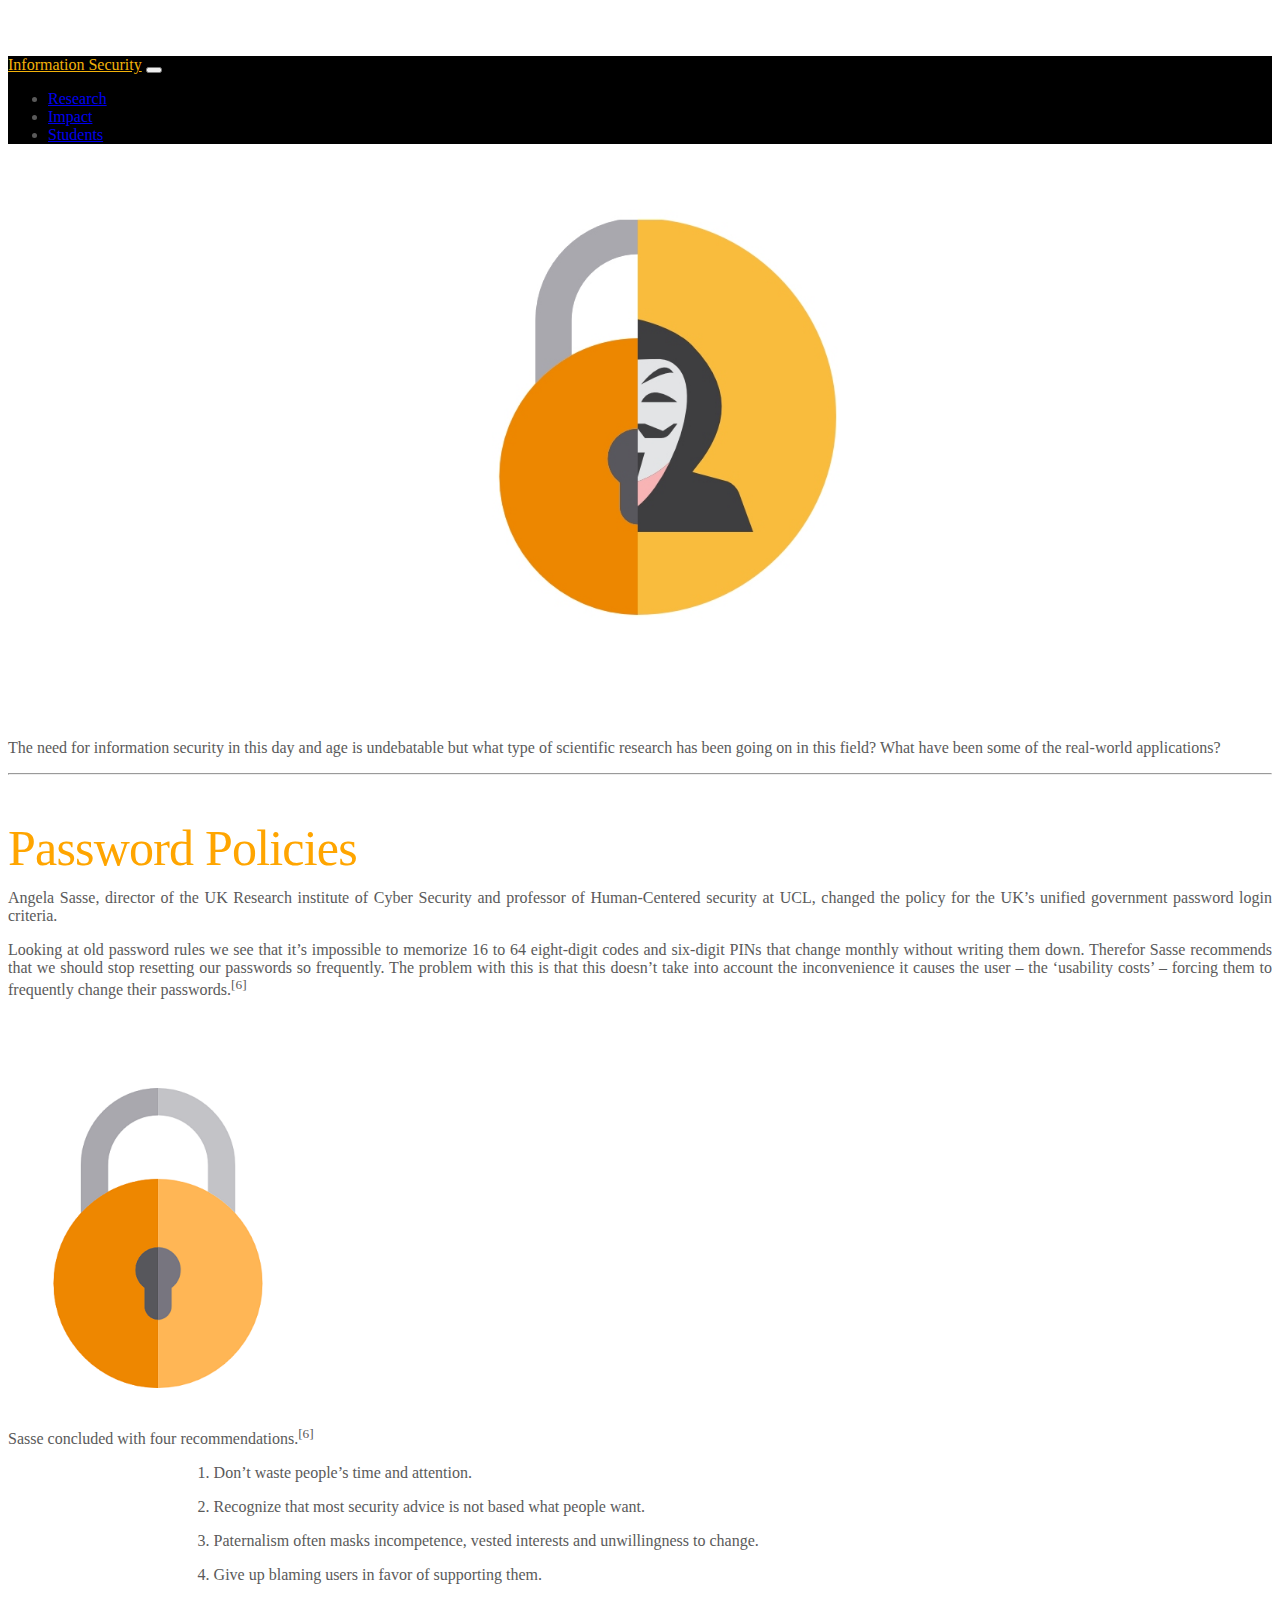
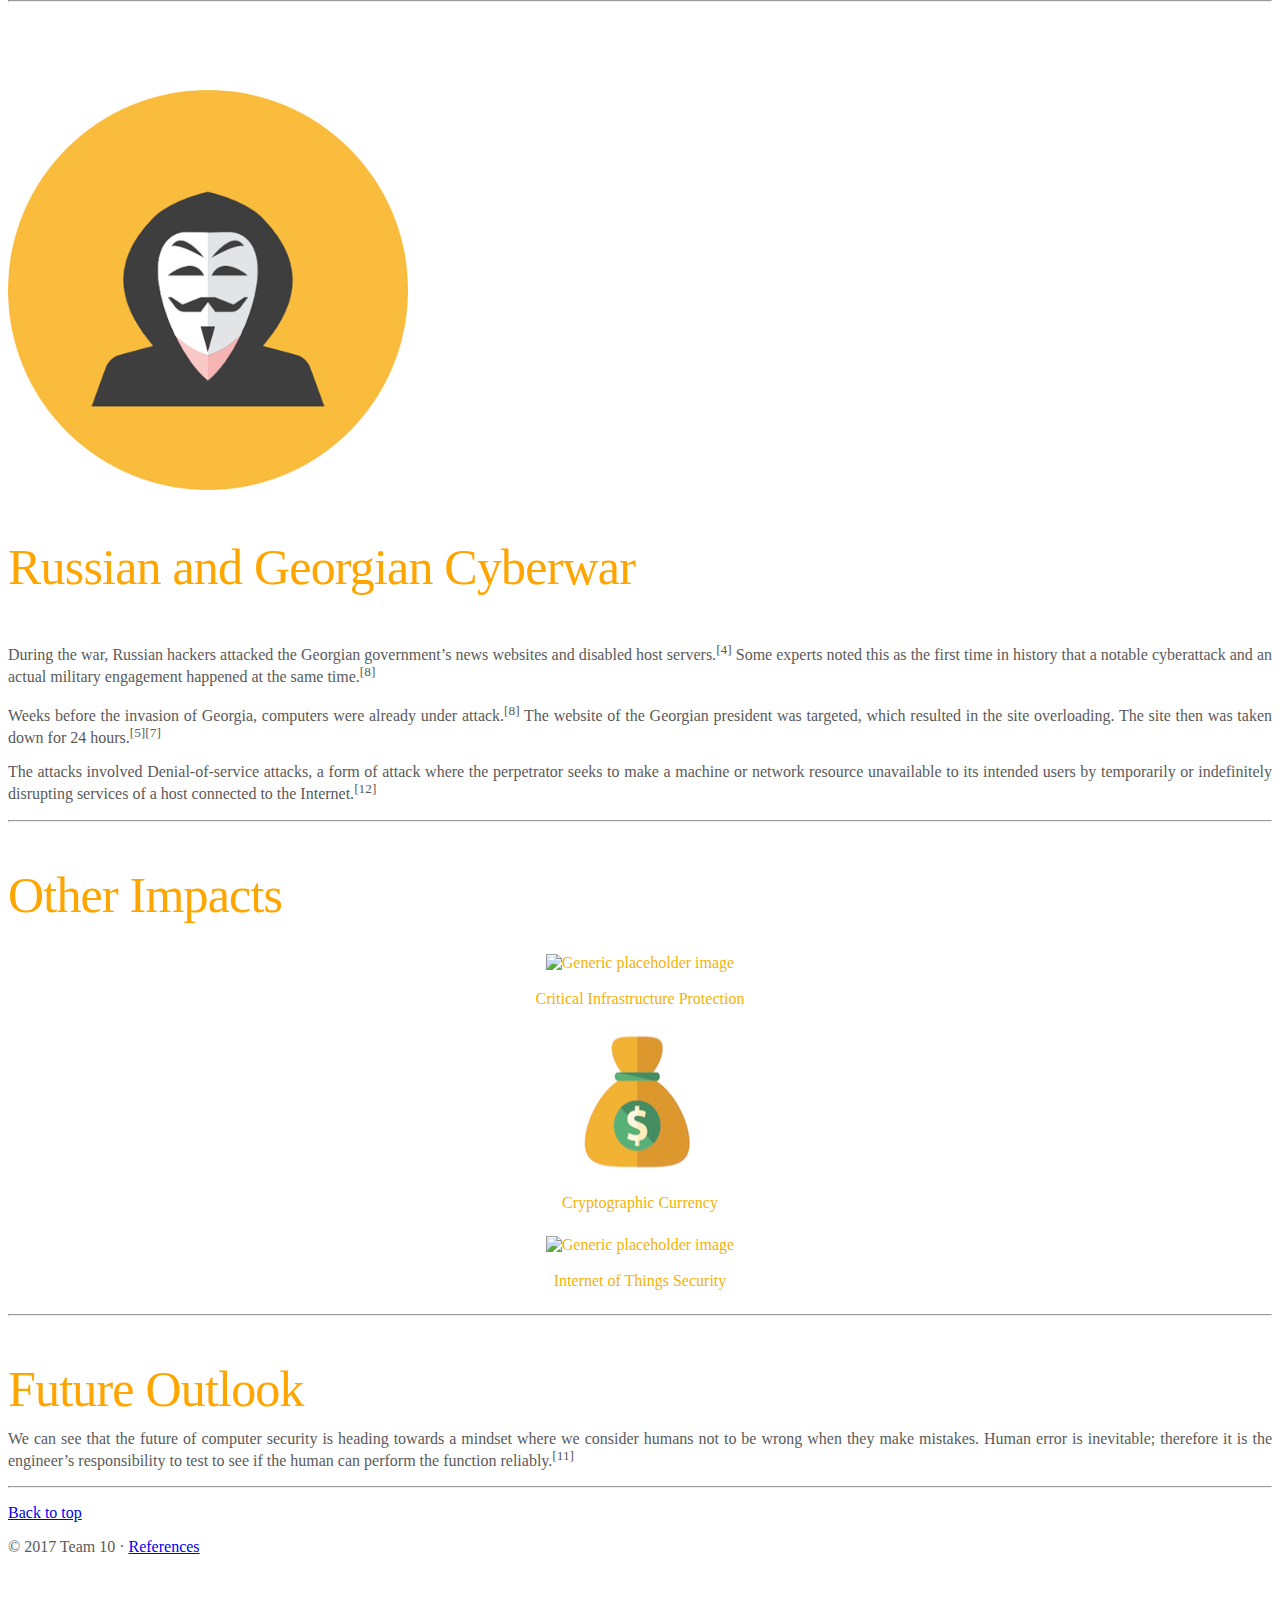
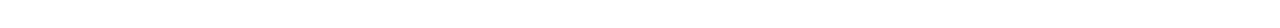
==== impact.html @ a71e8c10 "ref amendment" ====
<!DOCTYPE html>
<html lang="en"><head>
<meta http-equiv="content-type" content="text/html; charset=UTF-8">
    <meta charset="utf-8">
    <meta name="viewport" content="width=device-width, initial-scale=1, shrink-to-fit=no">
    <meta name="description" content="">
    <meta name="author" content="">
    <link rel="icon" href="https://www.ucl.ac.uk/favicon.ico">

    <title>Information Security</title>

    <!-- Loading styles CSS -->
    <link href="Carousel_fichiers/bootstrap.css" rel="stylesheet">
    <link href="Carousel_fichiers/carousel.css" rel="stylesheet">
    <link href="styles.css" rel="stylesheet">
  </head>

  <!-- Start of the page -->
  <body>

    <!-- Navigation bar -->
    <nav class="navbar navbar-expand-md navbar-dark fixed-top bg-dark">
      <a class="navbar-brand current" href="index.html">Information Security</a>
      <button class="navbar-toggler" type="button" data-toggle="collapse" data-target="#navbarCollapse" aria-controls="navbarCollapse" aria-expanded="false" aria-label="Toggle navigation">
        <span class="navbar-toggler-icon"></span>
      </button>
      <div class="collapse navbar-collapse" id="navbarCollapse">
        <ul class="navbar-nav mr-auto">
          <li class="nav-item active">
            <a class="nav-link" href="research.html">Research</a>
          </li>
          <li class="nav-item">
            <a class="nav-link disabled" href="impact.html">Impact</a>
          </li>
          <li class="nav-item active">
            <a class="nav-link" href="students.html">Students</a>
          </li>
        </ul>
      </div>
    </nav> <!-- /.Navigation bar -->


    <!-- Container for Main content of the page -->
    <div class="container marketing">

      <!-- Image + Quote on top of the page -->
      <center><img src="image/impact/main_photo.jpg" width="100%"></center>
      <br>
      <br>
      <p class="lead" align="justify">The need for information security in this day and age is undebatable but what type of scientific research has been going on in this field? What have been some of the real-world applications? </p>

      <hr class="featurette-divider">
      <!-- Start of the text content -->

      <!-- Content part 1: Password policies -->
      <div class="row featurette">
        <div class="col-md-8 order-md-1">
          <h2 class="featurette-heading">Password Policies</h2>
          <p class="lead" align="justify">Angela Sasse, director of the UK Research institute of Cyber Security and professor of Human-Centered security at UCL, changed the policy for the UK’s unified government password login criteria.</p>
          <p class="lead" align="justify">Looking at old password rules we see that it’s impossible to memorize 16 to 64 eight-digit codes and six-digit PINs that change monthly without writing them down. Therefor Sasse recommends that we should stop resetting our passwords so frequently. The problem with this is that this doesn’t take into account the inconvenience it causes the user – the ‘usability costs’ – forcing them to frequently change their passwords.<sup>[6]</sup></p>
        </div>
        <div class="col-md-2 order-md-2">
          <br><br><br><br>
          <img src="image/impact/locked.png" width="300" height="300">
        </div>
      </div>
      <br>
      <div class="row featurette">
        <div class="col-md-8">
          <p class="lead" align="left">Sasse concluded with four recommendations.<sup>[6]</sup></p>
          <p class="lead" style="margin-left:15%">1. Don’t waste people’s time and attention.</p>
          <p class="lead" style="margin-left:15%">2. Recognize that most security advice is not based what people want.</p>
          <p class="lead" style="margin-left:15%">3. Paternalism often masks incompetence, vested interests and unwillingness to change.</p>
          <p class="lead" style="margin-left:15%">4. Give up blaming users in favor of supporting them.</p>
        </div>
      </div> <!-- /.Content part 1 -->

      <hr class="featurette-divider">

      <!-- Content part 2: Russian and Georgian Cyberwar -->
      <div class="row featurette">
        <div class="col-md-5 order-md-1">
          <br><br><br><br>
          <img src="image/impact/russian_war.png" width="400" height="400">
        </div>
        <div class="col-md-7 order-md-2">
          <h2 class="featurette-heading">Russian and Georgian Cyberwar</h2>
          <br>
          <p class="lead" align="justify">During the war, Russian hackers attacked the Georgian government’s news websites and disabled host servers.<sup>[4]</sup> Some experts noted this as the first time in history that a notable cyberattack and an actual military engagement happened at the same time.<sup>[8]</sup></p>
          <p class="lead" align="justify">Weeks before the invasion of Georgia, computers were already under attack.<sup>[8]</sup> The website of the Georgian president was targeted, which resulted in the site overloading. The site then was taken down for 24 hours.<sup>[5][7]</sup></p>
          <p class="lead" align="justify">The attacks involved Denial-of-service attacks, a form of attack where the perpetrator seeks to make a machine or network resource unavailable to its intended users by temporarily or indefinitely disrupting services of a host connected to the Internet.<sup>[12]</sup></p>
        </div>
      </div> <!-- /.Content part 2 -->

      <hr class="featurette-divider">

      <!-- Links for other impacts -->
      <h2 class="featurette-heading">Other Impacts</h2>
      <br>
      <div class="row">
        <div class="col-lg-4">
          <a class="link" href="https://www.cpni.gov.uk/critical-national-infrastructure-0"><img class="rounded-circle" src="image/impact/infrastructure.png" alt="Generic placeholder image" width="140" height="140"></a>
          <br><br>
          <a class="link" href="https://www.cpni.gov.uk/critical-national-infrastructure-0">Critical Infrastructure Protection</a>
        </div>
        <div class="col-lg-4">
          <a class="link" href="http://www.telegraph.co.uk/technology/0/cryptocurrency/"><img class="rounded-circle" src="image/impact/cryptocurrency.png" alt="Generic placeholder image" width="140" height="140"></a>
          <br><br>
          <a class="link" href="http://www.telegraph.co.uk/technology/0/cryptocurrency/">Cryptographic Currency</a>
        </div>
        <div class="col-lg-4">
          <a class="link" href="https://www.forbes.com/sites/gilpress/2017/03/20/6-hot-internet-of-things-iot-security-technologies/#3179a4801b49"><img class="rounded-circle" src="image/impact/Interet_of_things.png" alt="Generic placeholder image" width="140" height="140"></a>
          <br><br>
          <a class="link" href="https://www.forbes.com/sites/gilpress/2017/03/20/6-hot-internet-of-things-iot-security-technologies/#3179a4801b49">Internet of Things Security</a>
        </div>
      </div> <!-- /.Links for other impacts -->

      <hr class="featurette-divider">

      <!-- Content part 3: Future outlook -->
      <div class="row featurette">
          <h2 class="featurette-heading">Future Outlook</h2>
          <p class="lead" align="justify">We can see that the future of computer security is heading towards a mindset where we consider humans not to be wrong when they make mistakes. Human error is inevitable; therefore it is the engineer’s responsibility to test to see if the human can perform the function reliably.<sup>[11]</sup></p>
      </div> <!-- /.Content part 3 -->

      <hr class="featurette-divider">


      <!-- FOOTER -->
      <footer>
        <p class="float-right"><a href="#">Back to top</a></p>
        <p>© 2017 Team 10 · <a href="ref.html">References</a></p>
      </footer>

    </div> <!-- /.Container for main content -->


    <!-- Bootstrap core JavaScript
    ================================================== -->
    <!-- Placed at the end of the document so the pages load faster -->
    <script src="Carousel_fichiers/jquery-3.js" integrity="" crossorigin="anonymous"></script>
    <script>window.jQuery || document.write('<script src="../../../../assets/js/vendor/jquery.min.js"><\/script>')</script>
    <script src="Carousel_fichiers/popper.js"></script>
    <script src="Carousel_fichiers/bootstrap.js"></script>
    <!-- Just to make our placeholder images work. Don't actually copy the next line! -->
    <script src="Carousel_fichiers/holder.js"></script>
    <!-- IE10 viewport hack for Surface/desktop Windows 8 bug -->
    <script src="Carousel_fichiers/ie10-viewport-bug-workaround.js"></script>


<svg xmlns="http://www.w3.org/2000/svg" width="500" height="500" viewBox="0 0 500 500" preserveAspectRatio="none" style="display: none; visibility: hidden; position: absolute; top: -100%; left: -100%;"><defs><style type="text/css"></style></defs><text x="0" y="25" style="font-weight:bold;font-size:25pt;font-family:Arial, Helvetica, Open Sans, sans-serif">500x500</text></svg></body></html>
---- Carousel_fichiers/carousel.css ----
/* GLOBAL STYLES
-------------------------------------------------- */
/* Padding below the footer and lighter body text */

body {
  padding-top: 3rem;
  padding-bottom: 3rem;
  color: #5a5a5a;
}

a.btn-secondary{
  background-color: #f3b20a;
  border-color: #f3b20a;
}

a.link{
  color: #f3b20a;
  text-decoration: none;
}

a.researchLinks {
  color: #5a5a5a;
  text-decoration: none;
}

.bg-dark{
  background-color: #000000!important;
}

.current {
  color: #f3b20a!important;
}

.resize {
    width: 100%;
    height: auto;
}


/* CUSTOMIZE THE CAROUSEL
-------------------------------------------------- */

/* Carousel base class */
.carousel {
  margin-bottom: 4rem;
}
/* Since positioning the image, we need to help out the caption */
.carousel-caption {
  z-index: 10;
  bottom: 3rem;
}

.carousel-inner > .item {
    position: relative;
    display: none;
    -webkit-transition: 3s ease-in-out left;
    -moz-transition: 3s ease-in-out left;
    -o-transition: 3s ease-in-out left;
    transition: 3s ease-in-out left;
}

/* Declare heights because of positioning of img element */
.carousel-item {
  height: 32rem;
  background-color: #FFF;
}
.carousel-item > img {
  position: absolute;
  top: 0;
  left: 0;
  min-width: 100%;
  height: 32rem;
  object-fit: contain;
}

/* MARKETING CONTENT
-------------------------------------------------- */

/* Center align the text within the three columns below the carousel */
.marketing .col-lg-4 {
  margin-bottom: 1.5rem;
  text-align: center;
}
.marketing h2 {
  font-weight: normal;
}
.marketing .col-lg-4 p {
  margin-right: .75rem;
  margin-left: .75rem;
}


/* Featurettes
------------------------- */

.featurette-divider {
  margin: 1rem 0; /* Space out the Bootstrap <hr> more */
}

/* Thin out the marketing headings */
.featurette-heading {
  font-weight: 300;
  line-height: 1;
  letter-spacing: -.05rem;
  color: orange;
  margin-bottom: 1rem;
}


/* RESPONSIVE CSS
-------------------------------------------------- */

@media (min-width: 40em) {
  /* Bump up size of carousel content */
  .carousel-caption p {
    margin-bottom: 1.25rem;
    font-size: 1.25rem;
    line-height: 1.4;
  }

  .featurette-heading {
    font-size: 50px;
  }
}

@media (min-width: 62em) {
  .featurette-heading {
    margin-top: 3rem;
  }
}

/* Mobile */
@media (max-width: 767px) {
    .slider-size {
        height: auto;
    }
    .slider-size > img {
         width: 80%;
    }
}

/* tablets */
@media (max-width: 991px) and (min-width: 768px) {
    .slider-size {
        height: auto;
    }
    .slider-size > img {
        width: 80%;
    }
}

/* laptops */
@media (max-width: 1023px) and (min-width: 992px) {
    .slider-size {
         height: 200px;
    }
    .slider-size > img {
        width: 80%;
    }
}

/* desktops */
@media (min-width: 1024px) {
    .slider-size {
        height: 300px;
    }
    .slider-size > img {
        width: 60%;
    }
}
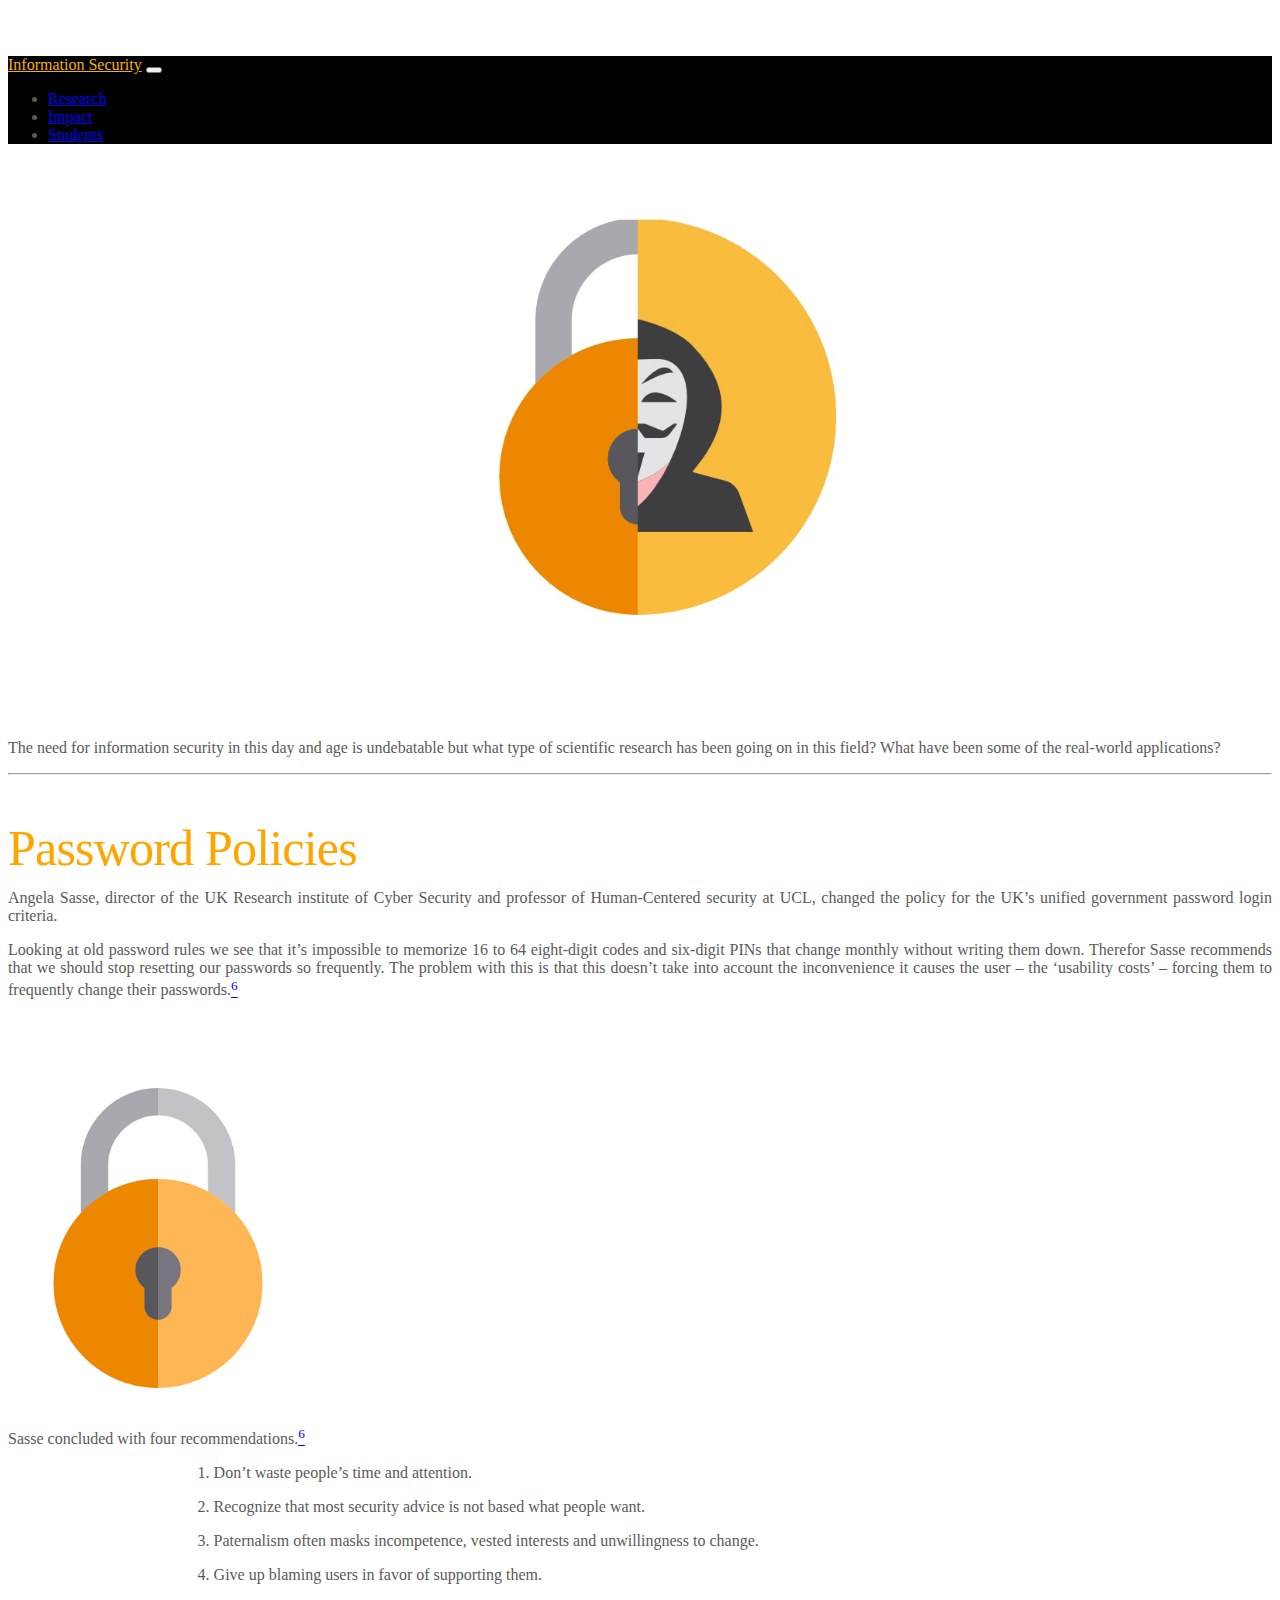
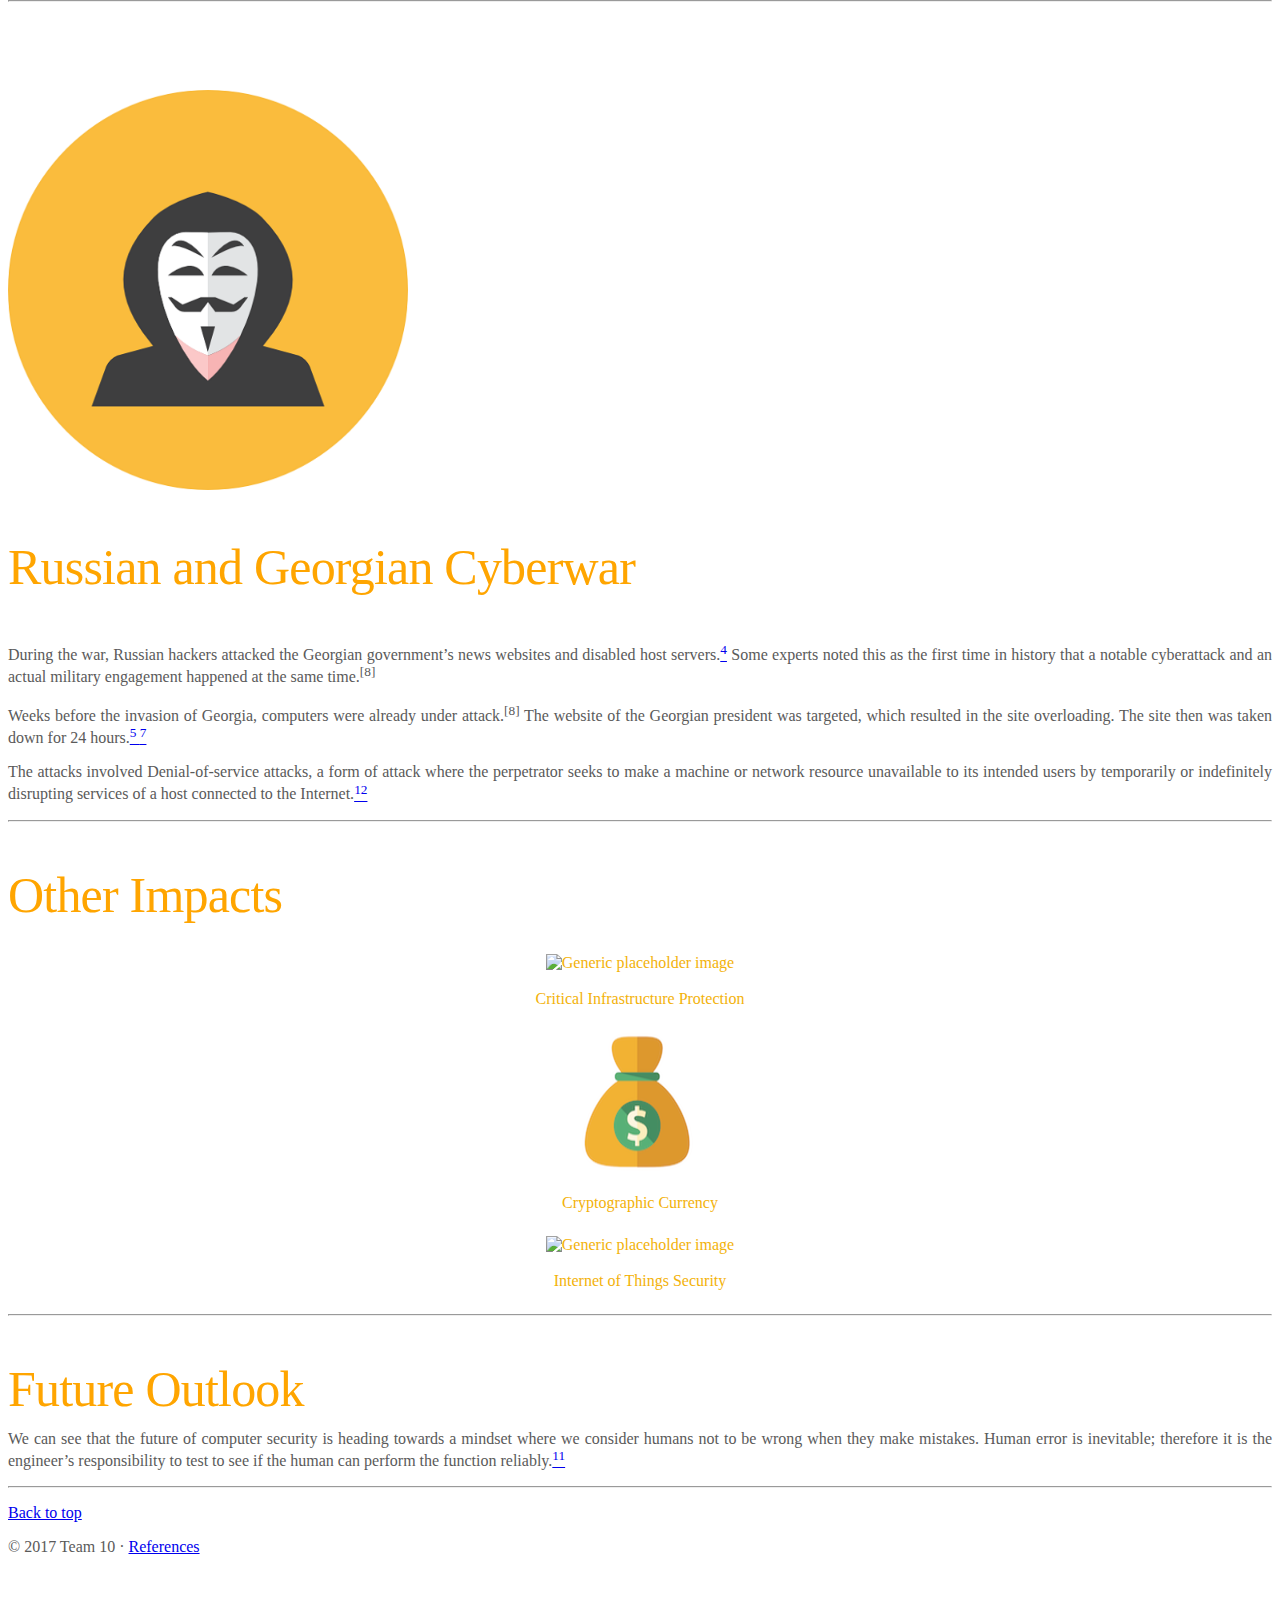
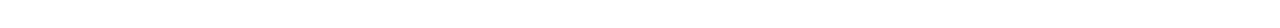
==== commit 618df92c: "ref links" ====
--- a/impact.html
+++ b/impact.html
@@ -57,7 +57,7 @@
         <div class="col-md-8 order-md-1">
           <h2 class="featurette-heading">Password Policies</h2>
           <p class="lead" align="justify">Angela Sasse, director of the UK Research institute of Cyber Security and professor of Human-Centered security at UCL, changed the policy for the UK’s unified government password login criteria.</p>
-          <p class="lead" align="justify">Looking at old password rules we see that it’s impossible to memorize 16 to 64 eight-digit codes and six-digit PINs that change monthly without writing them down. Therefor Sasse recommends that we should stop resetting our passwords so frequently. The problem with this is that this doesn’t take into account the inconvenience it causes the user – the ‘usability costs’ – forcing them to frequently change their passwords.<sup>[6]</sup></p>
+          <p class="lead" align="justify">Looking at old password rules we see that it’s impossible to memorize 16 to 64 eight-digit codes and six-digit PINs that change monthly without writing them down. Therefor Sasse recommends that we should stop resetting our passwords so frequently. The problem with this is that this doesn’t take into account the inconvenience it causes the user – the ‘usability costs’ – forcing them to frequently change their passwords.<a href = "ref.html"><sup>6</sup></a></p>
         </div>
         <div class="col-md-2 order-md-2">
           <br><br><br><br>
@@ -67,7 +67,7 @@
       <br>
       <div class="row featurette">
         <div class="col-md-8">
-          <p class="lead" align="left">Sasse concluded with four recommendations.<sup>[6]</sup></p>
+          <p class="lead" align="left">Sasse concluded with four recommendations.<a href = "ref.html"><sup>6</sup></a></p>
           <p class="lead" style="margin-left:15%">1. Don’t waste people’s time and attention.</p>
           <p class="lead" style="margin-left:15%">2. Recognize that most security advice is not based what people want.</p>
           <p class="lead" style="margin-left:15%">3. Paternalism often masks incompetence, vested interests and unwillingness to change.</p>
@@ -86,9 +86,9 @@
         <div class="col-md-7 order-md-2">
           <h2 class="featurette-heading">Russian and Georgian Cyberwar</h2>
           <br>
-          <p class="lead" align="justify">During the war, Russian hackers attacked the Georgian government’s news websites and disabled host servers.<sup>[4]</sup> Some experts noted this as the first time in history that a notable cyberattack and an actual military engagement happened at the same time.<sup>[8]</sup></p>
-          <p class="lead" align="justify">Weeks before the invasion of Georgia, computers were already under attack.<sup>[8]</sup> The website of the Georgian president was targeted, which resulted in the site overloading. The site then was taken down for 24 hours.<sup>[5][7]</sup></p>
-          <p class="lead" align="justify">The attacks involved Denial-of-service attacks, a form of attack where the perpetrator seeks to make a machine or network resource unavailable to its intended users by temporarily or indefinitely disrupting services of a host connected to the Internet.<sup>[12]</sup></p>
+          <p class="lead" align="justify">During the war, Russian hackers attacked the Georgian government’s news websites and disabled host servers.<a href = "ref.html"><sup>4</sup></a> Some experts noted this as the first time in history that a notable cyberattack and an actual military engagement happened at the same time.<sup>[8]</sup></p>
+          <p class="lead" align="justify">Weeks before the invasion of Georgia, computers were already under attack.<sup>[8]</sup> The website of the Georgian president was targeted, which resulted in the site overloading. The site then was taken down for 24 hours.<a href = "ref.html"><sup>5 </sup></a><a href = "ref.html"><sup>7</sup></a></p>
+          <p class="lead" align="justify">The attacks involved Denial-of-service attacks, a form of attack where the perpetrator seeks to make a machine or network resource unavailable to its intended users by temporarily or indefinitely disrupting services of a host connected to the Internet.<a href = "ref.html"><sup>12</sup></a></p>
         </div>
       </div> <!-- /.Content part 2 -->
 
@@ -120,7 +120,7 @@
       <!-- Content part 3: Future outlook -->
       <div class="row featurette">
           <h2 class="featurette-heading">Future Outlook</h2>
-          <p class="lead" align="justify">We can see that the future of computer security is heading towards a mindset where we consider humans not to be wrong when they make mistakes. Human error is inevitable; therefore it is the engineer’s responsibility to test to see if the human can perform the function reliably.<sup>[11]</sup></p>
+          <p class="lead" align="justify">We can see that the future of computer security is heading towards a mindset where we consider humans not to be wrong when they make mistakes. Human error is inevitable; therefore it is the engineer’s responsibility to test to see if the human can perform the function reliably.<a href = "ref.html"><sup>11</sup></a></p>
       </div> <!-- /.Content part 3 -->
 
       <hr class="featurette-divider">
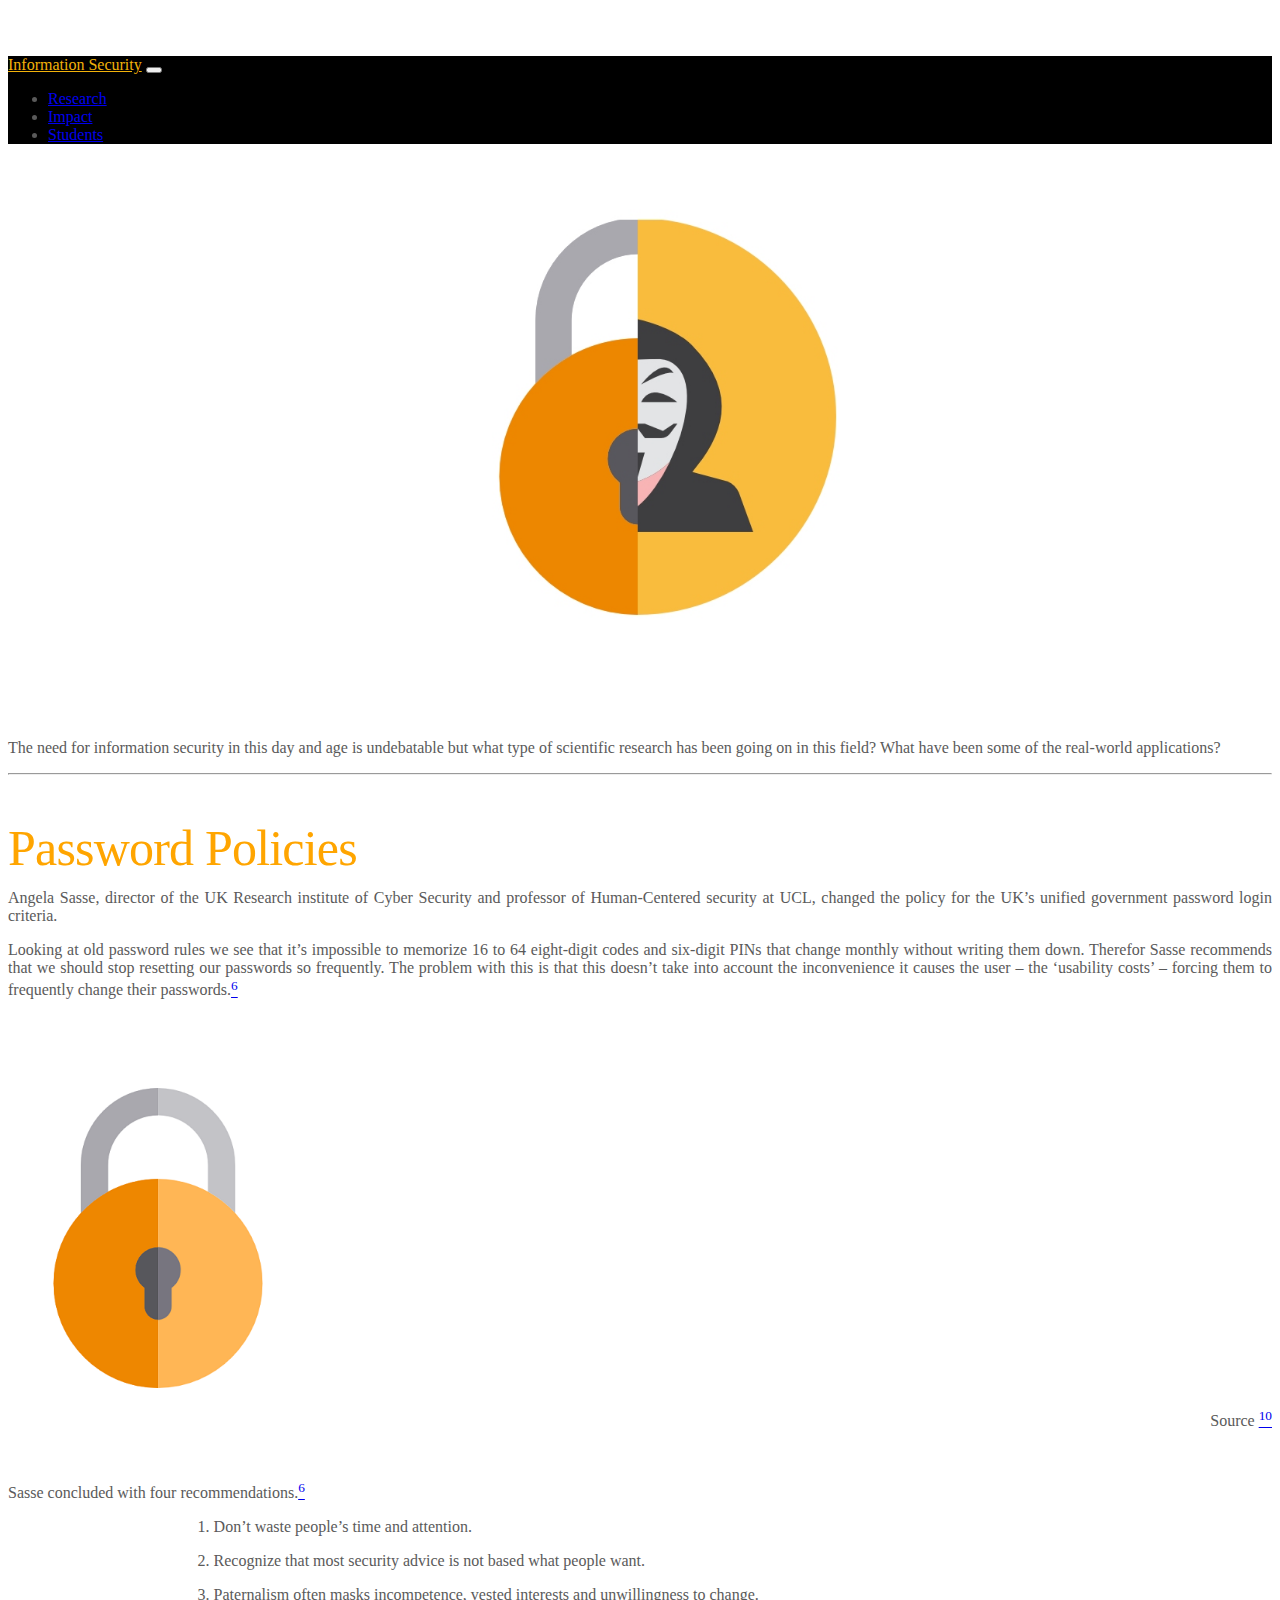
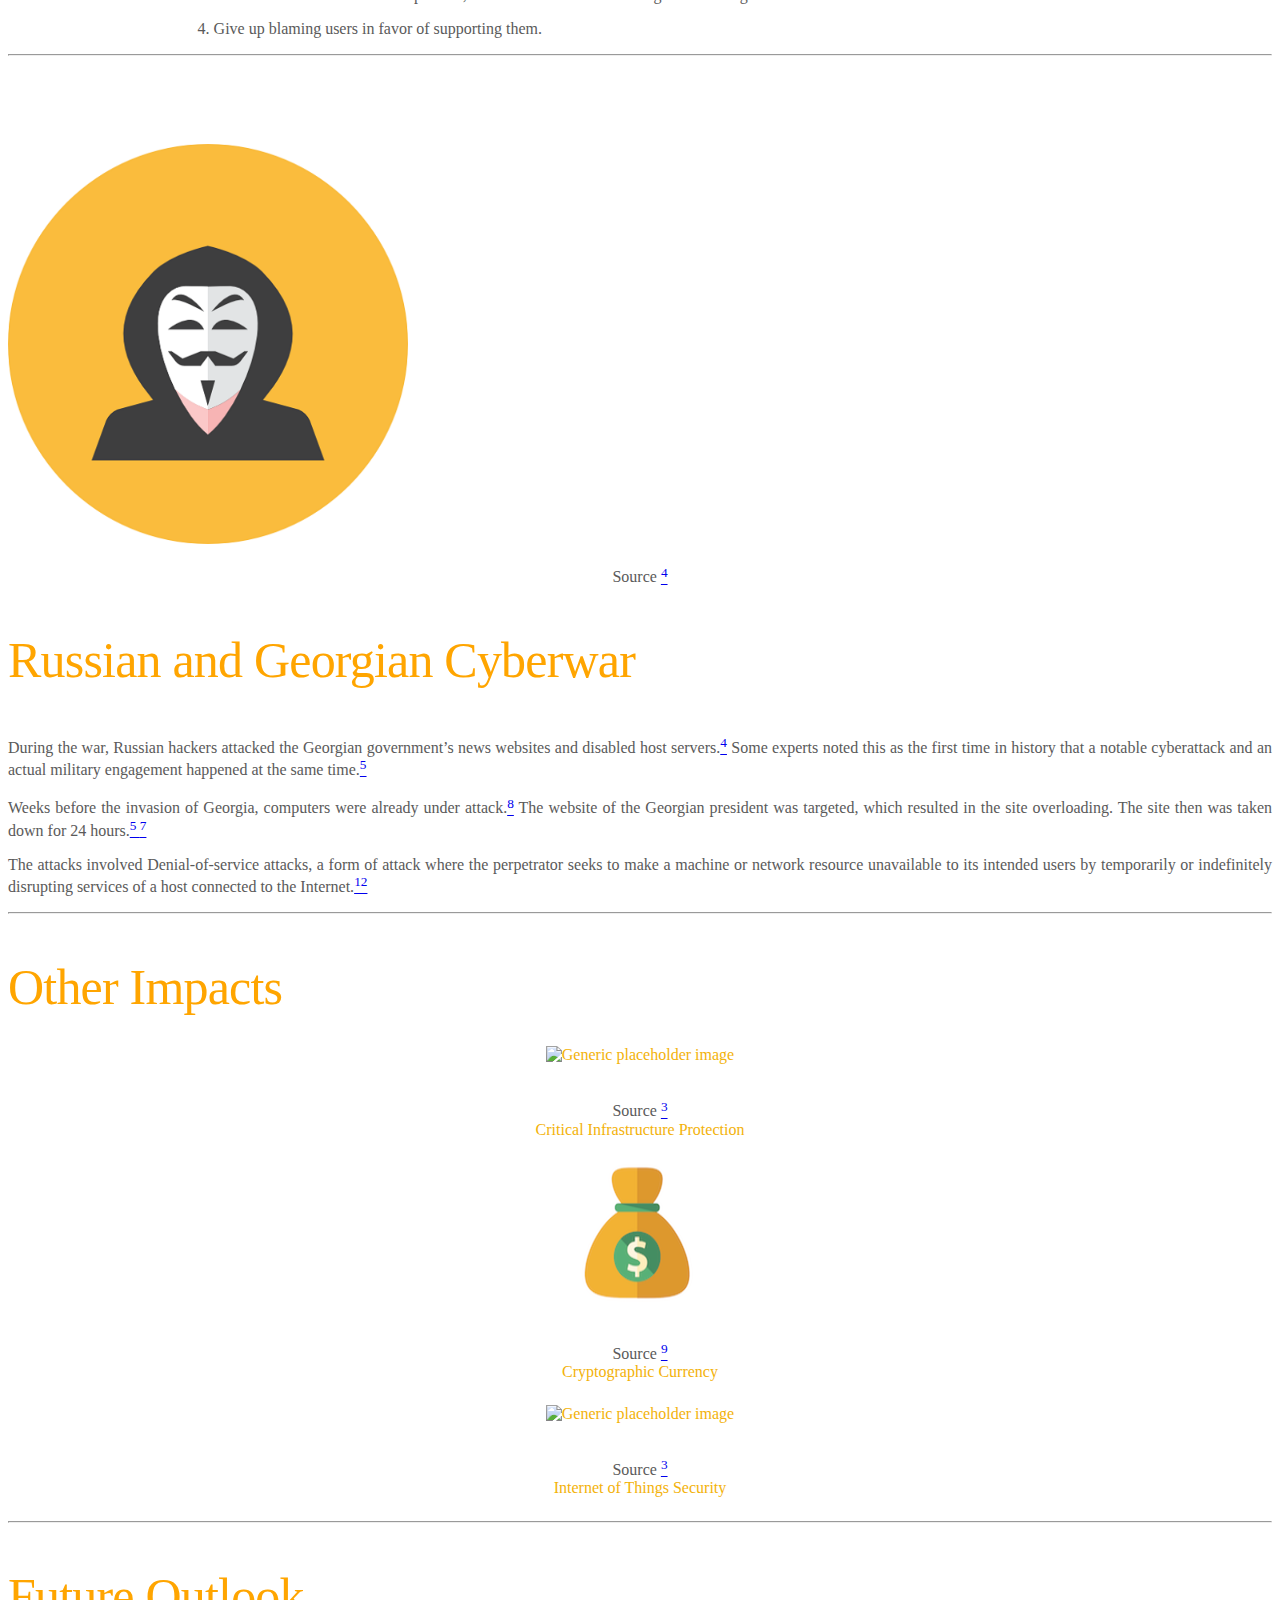
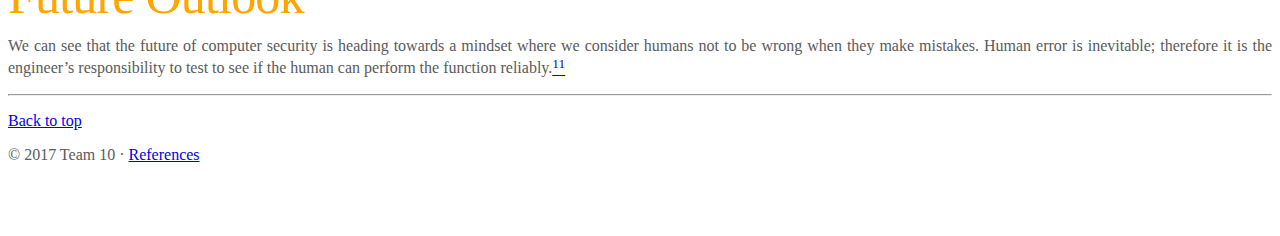
==== commit dd85cc0e: "photo source" ====
--- a/impact.html
+++ b/impact.html
@@ -62,6 +62,9 @@
         <div class="col-md-2 order-md-2">
           <br><br><br><br>
           <img src="image/impact/locked.png" width="300" height="300">
+          <p align = "right"> Source 
+            <a href = "ref.html"><sup>10</sup></a>
+          </p>
         </div>
       </div>
       <br>
@@ -82,12 +85,15 @@
         <div class="col-md-5 order-md-1">
           <br><br><br><br>
           <img src="image/impact/russian_war.png" width="400" height="400">
+          <p align = "center">Source 
+            <a href = "ref.html"><sup>4</sup></a>
+          </p>
         </div>
         <div class="col-md-7 order-md-2">
           <h2 class="featurette-heading">Russian and Georgian Cyberwar</h2>
           <br>
-          <p class="lead" align="justify">During the war, Russian hackers attacked the Georgian government’s news websites and disabled host servers.<a href = "ref.html"><sup>4</sup></a> Some experts noted this as the first time in history that a notable cyberattack and an actual military engagement happened at the same time.<sup>[8]</sup></p>
-          <p class="lead" align="justify">Weeks before the invasion of Georgia, computers were already under attack.<sup>[8]</sup> The website of the Georgian president was targeted, which resulted in the site overloading. The site then was taken down for 24 hours.<a href = "ref.html"><sup>5 </sup></a><a href = "ref.html"><sup>7</sup></a></p>
+          <p class="lead" align="justify">During the war, Russian hackers attacked the Georgian government’s news websites and disabled host servers.<a href = "ref.html"><sup>4</sup></a> Some experts noted this as the first time in history that a notable cyberattack and an actual military engagement happened at the same time.<a href = "ref.html"><sup>5</sup></a></p>
+          <p class="lead" align="justify">Weeks before the invasion of Georgia, computers were already under attack.<a href = "ref.html"><sup>8</sup></a> The website of the Georgian president was targeted, which resulted in the site overloading. The site then was taken down for 24 hours.<a href = "ref.html"><sup>5 </sup></a><a href = "ref.html"><sup>7</sup></a></p>
           <p class="lead" align="justify">The attacks involved Denial-of-service attacks, a form of attack where the perpetrator seeks to make a machine or network resource unavailable to its intended users by temporarily or indefinitely disrupting services of a host connected to the Internet.<a href = "ref.html"><sup>12</sup></a></p>
         </div>
       </div> <!-- /.Content part 2 -->
@@ -101,17 +107,35 @@
         <div class="col-lg-4">
           <a class="link" href="https://www.cpni.gov.uk/critical-national-infrastructure-0"><img class="rounded-circle" src="image/impact/infrastructure.png" alt="Generic placeholder image" width="140" height="140"></a>
           <br><br>
-          <a class="link" href="https://www.cpni.gov.uk/critical-national-infrastructure-0">Critical Infrastructure Protection</a>
+          <a class="link" href="https://www.cpni.gov.uk/critical-national-infrastructure-0">  
+          </a>
+          <p align = "center"> Source 
+            <a href = "ref.html"><sup>3</sup></a><br />
+            <a class="link" href="https://www.cpni.gov.uk/critical-national-infrastructure-0"> 
+              Critical Infrastructure Protection  
+          </a>
+
+          </p>
+          
         </div>
         <div class="col-lg-4">
           <a class="link" href="http://www.telegraph.co.uk/technology/0/cryptocurrency/"><img class="rounded-circle" src="image/impact/cryptocurrency.png" alt="Generic placeholder image" width="140" height="140"></a>
           <br><br>
-          <a class="link" href="http://www.telegraph.co.uk/technology/0/cryptocurrency/">Cryptographic Currency</a>
+          <a class="link" href="http://www.telegraph.co.uk/technology/0/cryptocurrency/"></a>
+          <p align = "center"> Source 
+            <a href = "ref.html"><sup>9</sup></a><br />
+            <a class="link" href="http://www.telegraph.co.uk/technology/0/cryptocurrency/"> 
+          Cryptographic Currency</a>
         </div>
         <div class="col-lg-4">
           <a class="link" href="https://www.forbes.com/sites/gilpress/2017/03/20/6-hot-internet-of-things-iot-security-technologies/#3179a4801b49"><img class="rounded-circle" src="image/impact/Interet_of_things.png" alt="Generic placeholder image" width="140" height="140"></a>
           <br><br>
-          <a class="link" href="https://www.forbes.com/sites/gilpress/2017/03/20/6-hot-internet-of-things-iot-security-technologies/#3179a4801b49">Internet of Things Security</a>
+          <a class="link" href="https://www.forbes.com/sites/gilpress/2017/03/20/6-hot-internet-of-things-iot-security-technologies/#3179a4801b49">
+          </a>
+          <p align = "center"> Source 
+            <a href = "ref.html"><sup>3</sup></a><br />
+            <a class="link" href="https://www.forbes.com/sites/gilpress/2017/03/20/6-hot-internet-of-things-iot-security-technologies/#3179a4801b49"> 
+          Internet of Things Security</a>
         </div>
       </div> <!-- /.Links for other impacts -->
 
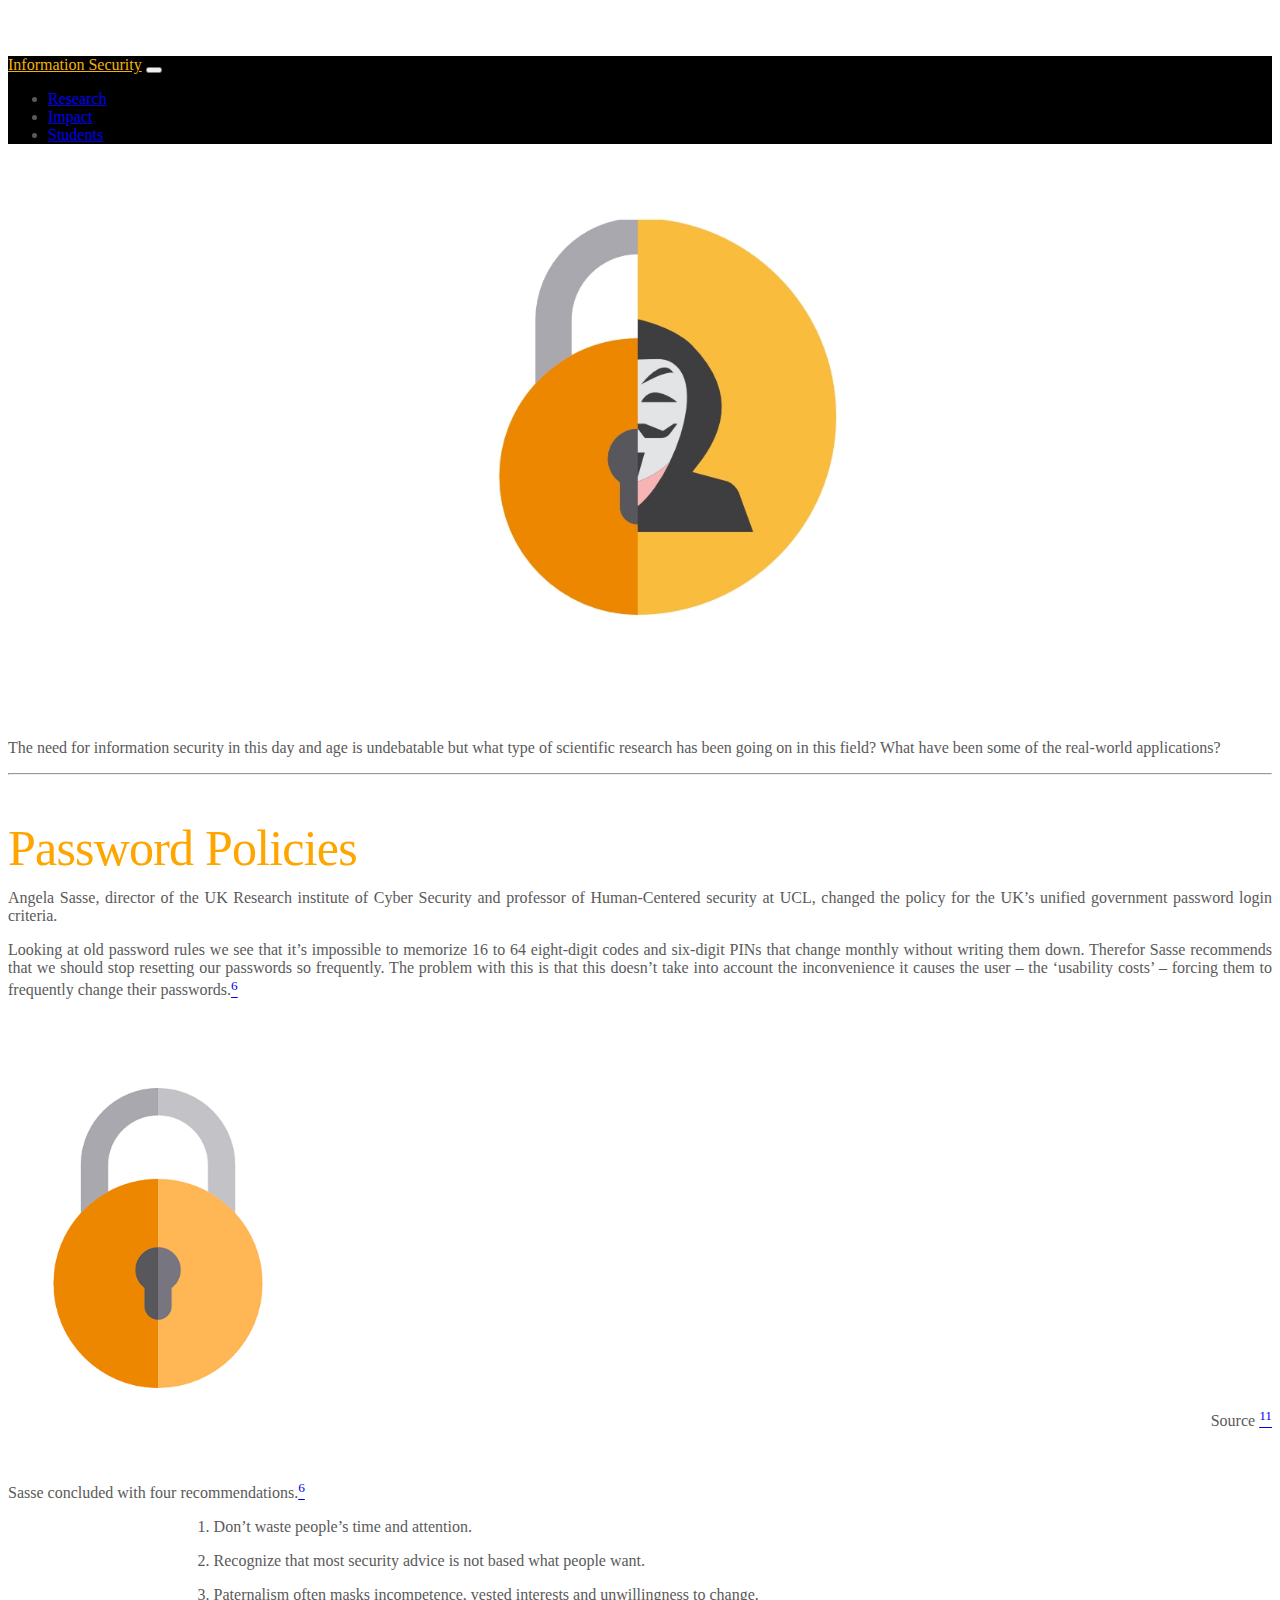
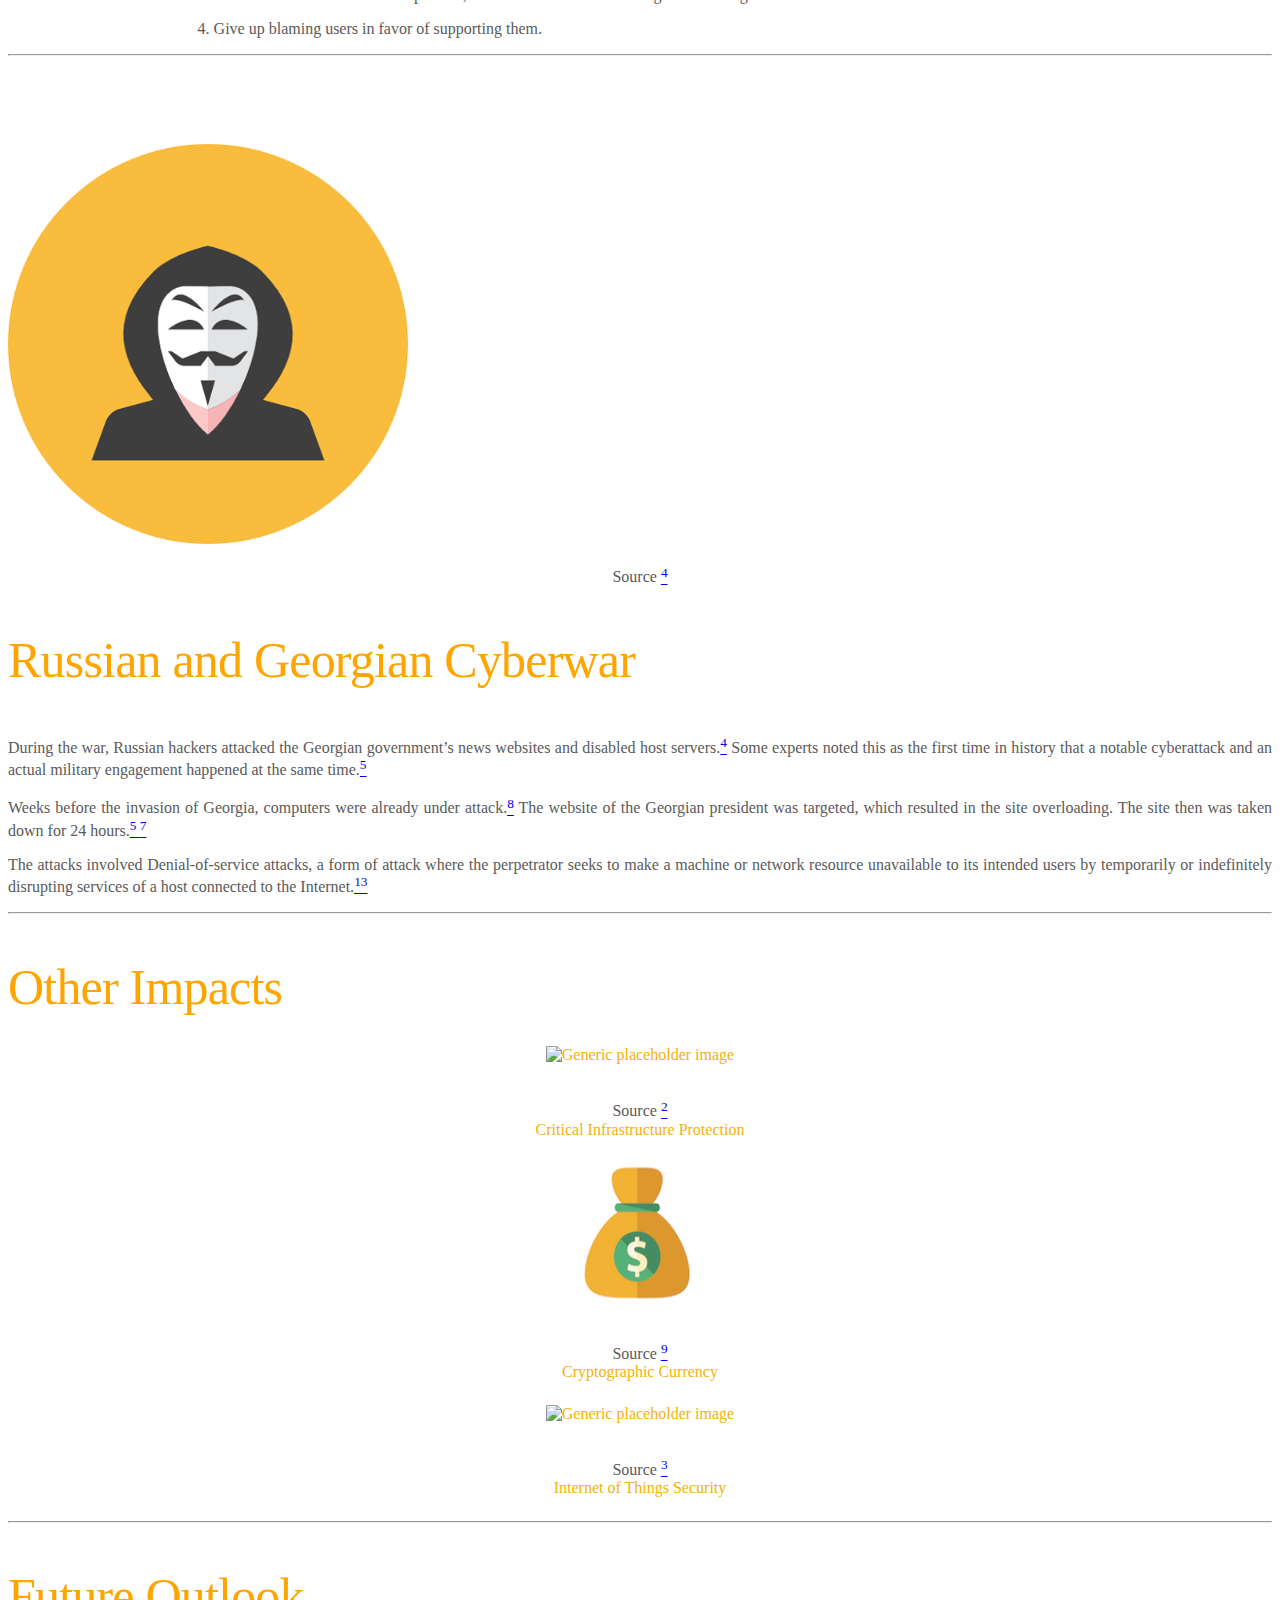
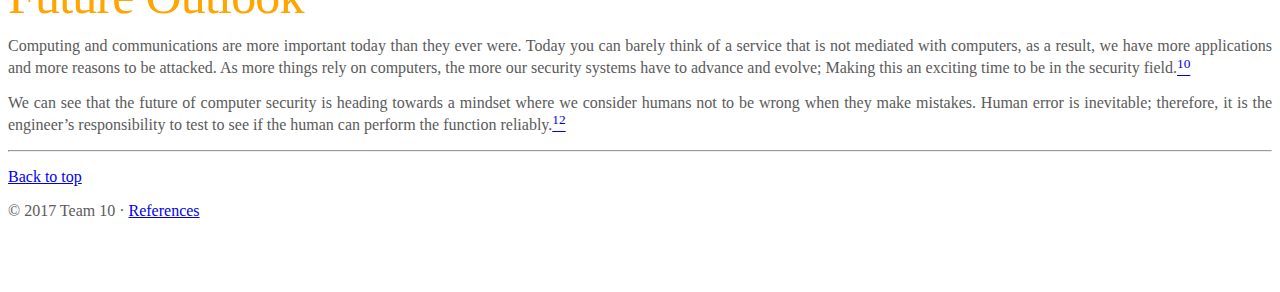
==== commit 1f17d8d7: "reference and outlook edit" ====
--- a/impact.html
+++ b/impact.html
@@ -63,7 +63,7 @@
           <br><br><br><br>
           <img src="image/impact/locked.png" width="300" height="300">
           <p align = "right"> Source 
-            <a href = "ref.html"><sup>10</sup></a>
+            <a href = "ref.html"><sup>11</sup></a>
           </p>
         </div>
       </div>
@@ -94,7 +94,7 @@
           <br>
           <p class="lead" align="justify">During the war, Russian hackers attacked the Georgian government’s news websites and disabled host servers.<a href = "ref.html"><sup>4</sup></a> Some experts noted this as the first time in history that a notable cyberattack and an actual military engagement happened at the same time.<a href = "ref.html"><sup>5</sup></a></p>
           <p class="lead" align="justify">Weeks before the invasion of Georgia, computers were already under attack.<a href = "ref.html"><sup>8</sup></a> The website of the Georgian president was targeted, which resulted in the site overloading. The site then was taken down for 24 hours.<a href = "ref.html"><sup>5 </sup></a><a href = "ref.html"><sup>7</sup></a></p>
-          <p class="lead" align="justify">The attacks involved Denial-of-service attacks, a form of attack where the perpetrator seeks to make a machine or network resource unavailable to its intended users by temporarily or indefinitely disrupting services of a host connected to the Internet.<a href = "ref.html"><sup>12</sup></a></p>
+          <p class="lead" align="justify">The attacks involved Denial-of-service attacks, a form of attack where the perpetrator seeks to make a machine or network resource unavailable to its intended users by temporarily or indefinitely disrupting services of a host connected to the Internet.<a href = "ref.html"><sup>13</sup></a></p>
         </div>
       </div> <!-- /.Content part 2 -->
 
@@ -110,7 +110,7 @@
           <a class="link" href="https://www.cpni.gov.uk/critical-national-infrastructure-0">  
           </a>
           <p align = "center"> Source 
-            <a href = "ref.html"><sup>3</sup></a><br />
+            <a href = "ref.html"><sup>2</sup></a><br />
             <a class="link" href="https://www.cpni.gov.uk/critical-national-infrastructure-0"> 
               Critical Infrastructure Protection  
           </a>
@@ -144,7 +144,8 @@
       <!-- Content part 3: Future outlook -->
       <div class="row featurette">
           <h2 class="featurette-heading">Future Outlook</h2>
-          <p class="lead" align="justify">We can see that the future of computer security is heading towards a mindset where we consider humans not to be wrong when they make mistakes. Human error is inevitable; therefore it is the engineer’s responsibility to test to see if the human can perform the function reliably.<a href = "ref.html"><sup>11</sup></a></p>
+          <p class="lead" align="justify">Computing and communications are more important today than they ever were. Today you can barely think of a service that is not mediated with computers, as a result, we have more applications and more reasons to be attacked. As more things rely on computers, the more our security systems have to advance and evolve; Making this an exciting time to be in the security field.<a href = "ref.html"><sup>10</sup></a></p>
+          <p class="lead" align="justify">We can see that the future of computer security is heading towards a mindset where we consider humans not to be wrong when they make mistakes. Human error is inevitable; therefore, it is the engineer’s responsibility to test to see if the human can perform the function reliably.<a href = "ref.html"><sup>12</sup></a></p>
       </div> <!-- /.Content part 3 -->
 
       <hr class="featurette-divider">
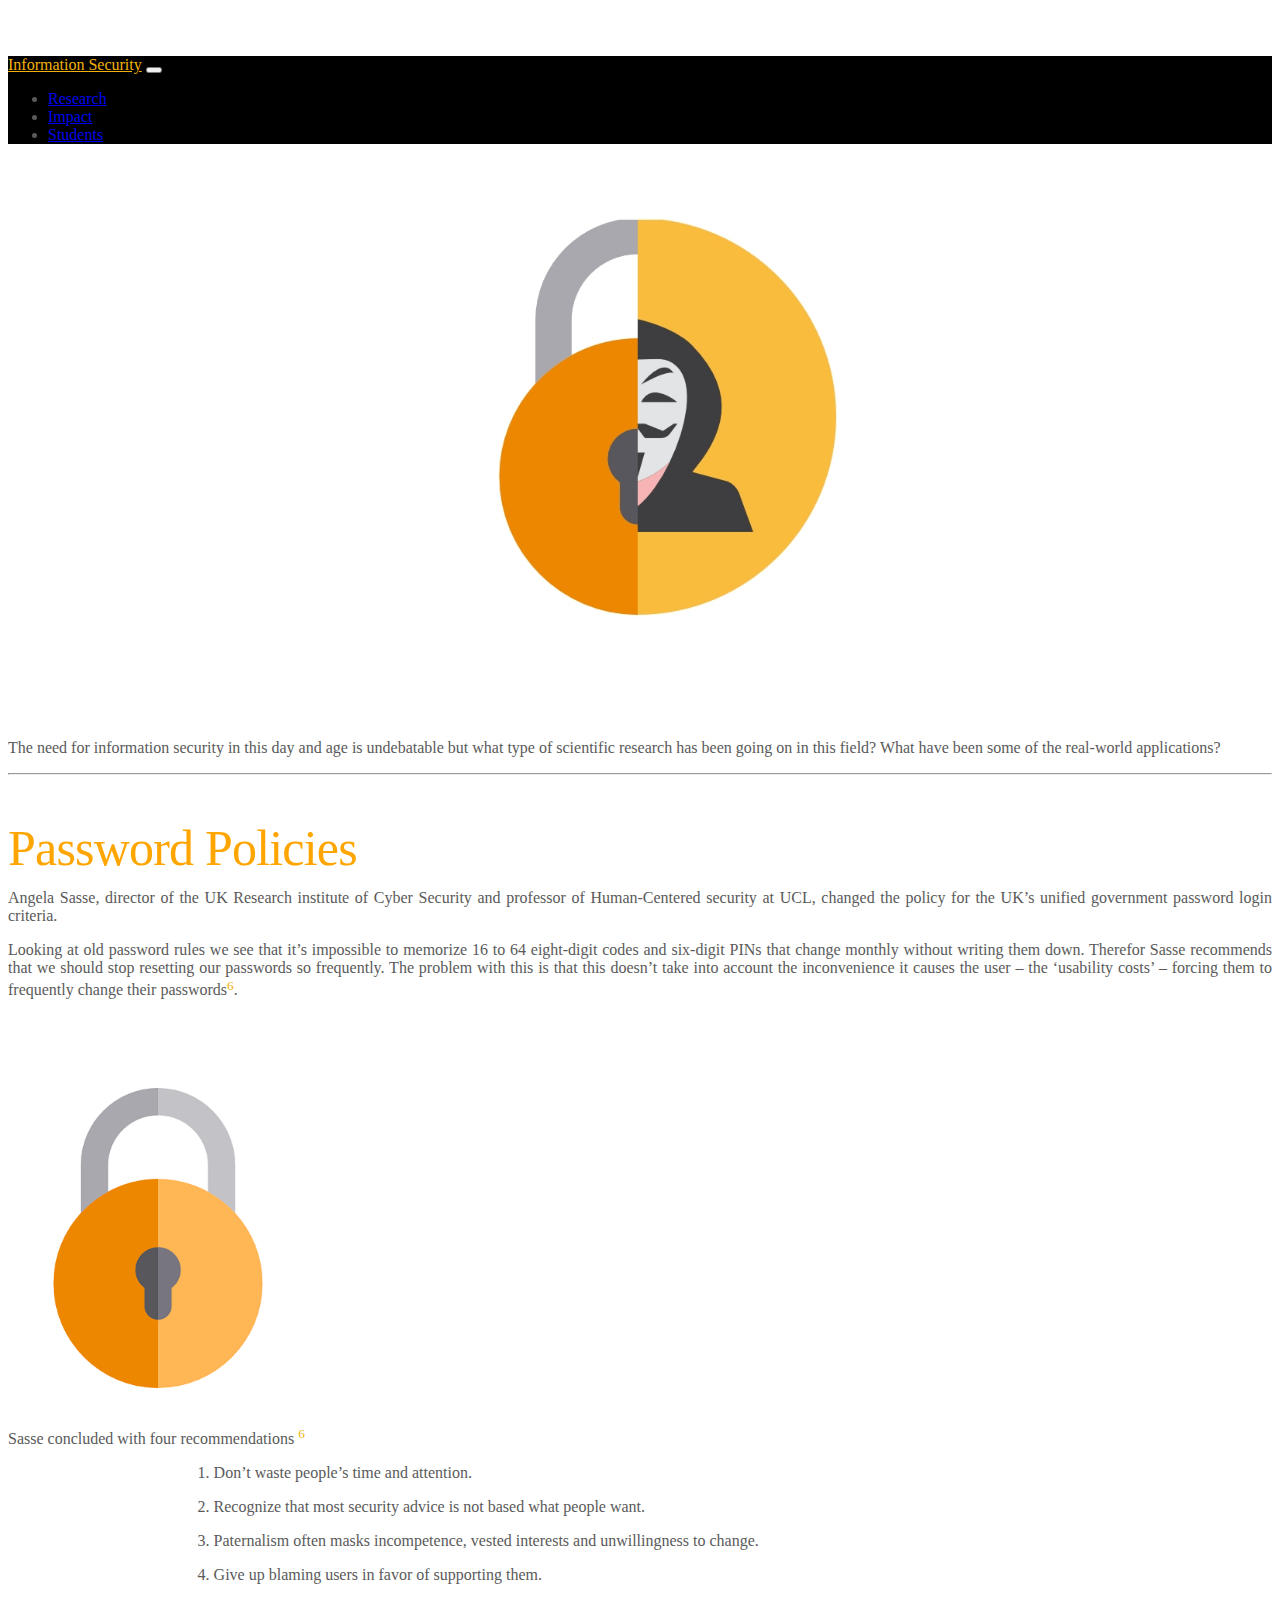
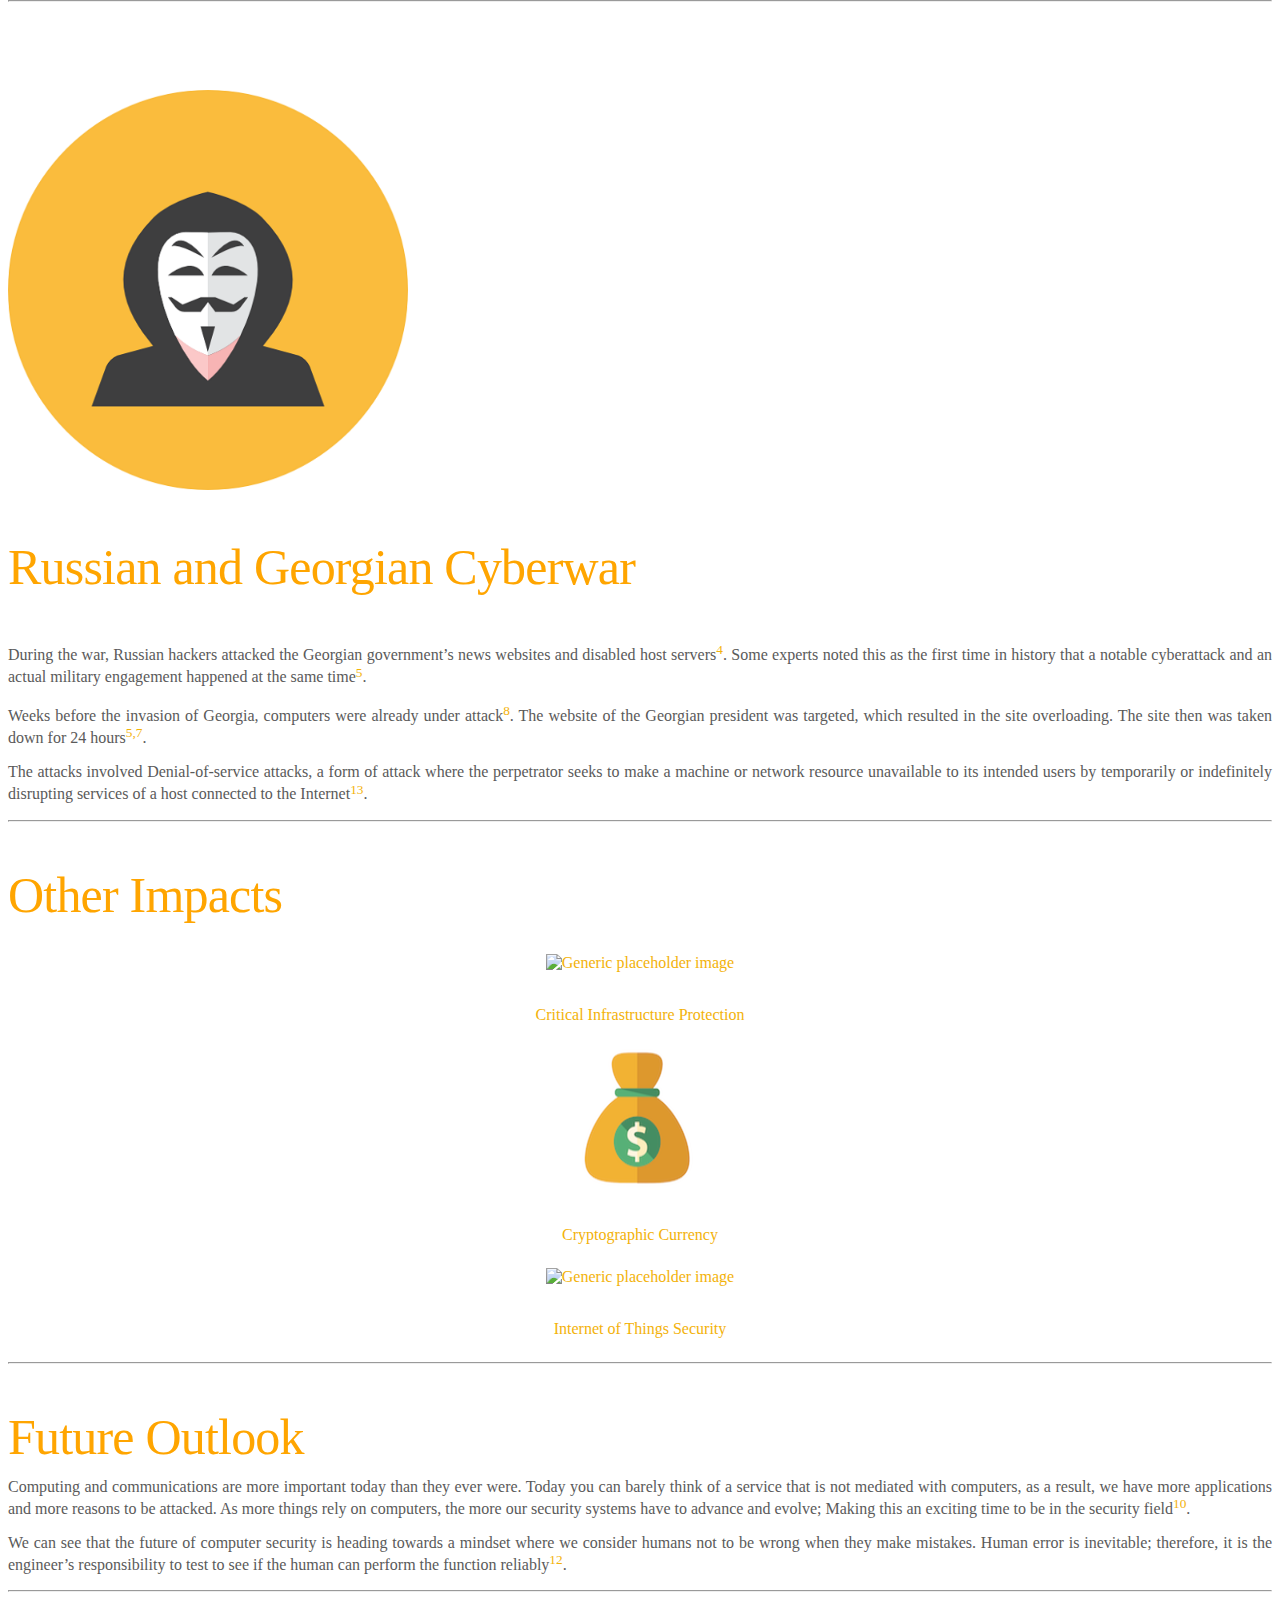
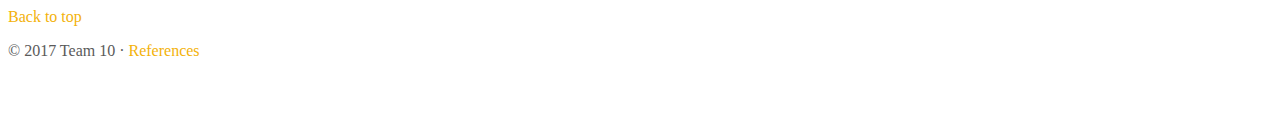
==== commit e766d672: "Changes research" ====
--- a/impact.html
+++ b/impact.html
@@ -47,7 +47,11 @@
       <center><img src="image/impact/main_photo.jpg" width="100%"></center>
       <br>
       <br>
-      <p class="lead" align="justify">The need for information security in this day and age is undebatable but what type of scientific research has been going on in this field? What have been some of the real-world applications? </p>
+      <p class="lead" align="justify">
+        The need for information security in this day and age is undebatable but
+        what type of scientific research has been going on in this field? What have
+        been some of the real-world applications?
+      </p>
 
       <hr class="featurette-divider">
       <!-- Start of the text content -->
@@ -56,21 +60,33 @@
       <div class="row featurette">
         <div class="col-md-8 order-md-1">
           <h2 class="featurette-heading">Password Policies</h2>
-          <p class="lead" align="justify">Angela Sasse, director of the UK Research institute of Cyber Security and professor of Human-Centered security at UCL, changed the policy for the UK’s unified government password login criteria.</p>
-          <p class="lead" align="justify">Looking at old password rules we see that it’s impossible to memorize 16 to 64 eight-digit codes and six-digit PINs that change monthly without writing them down. Therefor Sasse recommends that we should stop resetting our passwords so frequently. The problem with this is that this doesn’t take into account the inconvenience it causes the user – the ‘usability costs’ – forcing them to frequently change their passwords.<a href = "ref.html"><sup>6</sup></a></p>
+          <p class="lead" align="justify">Angela Sasse, director of the UK Research institute
+           of Cyber Security and professor of Human-Centered security at UCL, changed the policy
+           for the UK’s unified government password login criteria.
+         </p>
+          <p class="lead" align="justify">Looking at old password rules we see that it’s
+            impossible to memorize 16 to 64 eight-digit codes and six-digit PINs that
+            change monthly without writing them down. Therefor Sasse recommends that
+            we should stop resetting our passwords so frequently. The problem with this
+            is that this doesn’t take into account the inconvenience it causes the user
+            – the ‘usability costs’ – forcing them to frequently change their passwords<a href = "ref.html" class = "link"><sup>6</sup></a>.
+          </p>
         </div>
         <div class="col-md-2 order-md-2">
           <br><br><br><br>
           <img src="image/impact/locked.png" width="300" height="300">
-          <p align = "right"> Source 
-            <a href = "ref.html"><sup>11</sup></a>
-          </p>
+          <!-- <p align = "right"> Source
+            <a href = "ref.html" class = "link"><sup>11</sup></a>
+          </p> -->
         </div>
       </div>
       <br>
       <div class="row featurette">
         <div class="col-md-8">
-          <p class="lead" align="left">Sasse concluded with four recommendations.<a href = "ref.html"><sup>6</sup></a></p>
+          <p class="lead" align="left">Sasse concluded with four recommendations
+            <a href = "ref.html" class = "link"><sup>6</sup>
+            </a>
+          </p>
           <p class="lead" style="margin-left:15%">1. Don’t waste people’s time and attention.</p>
           <p class="lead" style="margin-left:15%">2. Recognize that most security advice is not based what people want.</p>
           <p class="lead" style="margin-left:15%">3. Paternalism often masks incompetence, vested interests and unwillingness to change.</p>
@@ -85,16 +101,29 @@
         <div class="col-md-5 order-md-1">
           <br><br><br><br>
           <img src="image/impact/russian_war.png" width="400" height="400">
-          <p align = "center">Source 
-            <a href = "ref.html"><sup>4</sup></a>
-          </p>
+          <!-- <p align = "center">Source
+            <a href = "ref.html" class = "link"><sup>4</sup></a>
+          </p> -->
         </div>
         <div class="col-md-7 order-md-2">
           <h2 class="featurette-heading">Russian and Georgian Cyberwar</h2>
           <br>
-          <p class="lead" align="justify">During the war, Russian hackers attacked the Georgian government’s news websites and disabled host servers.<a href = "ref.html"><sup>4</sup></a> Some experts noted this as the first time in history that a notable cyberattack and an actual military engagement happened at the same time.<a href = "ref.html"><sup>5</sup></a></p>
-          <p class="lead" align="justify">Weeks before the invasion of Georgia, computers were already under attack.<a href = "ref.html"><sup>8</sup></a> The website of the Georgian president was targeted, which resulted in the site overloading. The site then was taken down for 24 hours.<a href = "ref.html"><sup>5 </sup></a><a href = "ref.html"><sup>7</sup></a></p>
-          <p class="lead" align="justify">The attacks involved Denial-of-service attacks, a form of attack where the perpetrator seeks to make a machine or network resource unavailable to its intended users by temporarily or indefinitely disrupting services of a host connected to the Internet.<a href = "ref.html"><sup>13</sup></a></p>
+          <p class="lead" align="justify">
+            During the war, Russian hackers attacked the Georgian government’s news websites
+            and disabled host servers<a href = "ref.html" class = "link"><sup>4</sup></a>.
+            Some experts noted this as the first time in history that a notable cyberattack
+            and an actual military engagement happened at the same time<a href = "ref.html" class = "link"><sup>5</sup></a>.
+          </p>
+          <p class="lead" align="justify">Weeks before the invasion of Georgia, computers were
+             already under attack<a href = "ref.html" class = "link"><sup>8</sup></a>. The website
+             of the Georgian president was targeted, which resulted in the site overloading.
+             The site then was taken down for 24 hours<a href = "ref.html" class = "link"><sup>5,7</sup></a>.
+          </p>
+          <p class="lead" align="justify">The attacks involved Denial-of-service attacks, a form
+            of attack where the perpetrator seeks to make a machine or network resource unavailable
+            to its intended users by temporarily or indefinitely disrupting services of a host
+            connected to the Internet<a href = "ref.html" class = "link"><sup>13</sup></a>.
+          </p>
         </div>
       </div> <!-- /.Content part 2 -->
 
@@ -107,24 +136,24 @@
         <div class="col-lg-4">
           <a class="link" href="https://www.cpni.gov.uk/critical-national-infrastructure-0"><img class="rounded-circle" src="image/impact/infrastructure.png" alt="Generic placeholder image" width="140" height="140"></a>
           <br><br>
-          <a class="link" href="https://www.cpni.gov.uk/critical-national-infrastructure-0">  
+          <a class="link" href="https://www.cpni.gov.uk/critical-national-infrastructure-0">
           </a>
-          <p align = "center"> Source 
-            <a href = "ref.html"><sup>2</sup></a><br />
-            <a class="link" href="https://www.cpni.gov.uk/critical-national-infrastructure-0"> 
-              Critical Infrastructure Protection  
+          <p align = "center">
+            <!-- Source <a href = "ref.html" class = "link"><sup>2</sup></a> -->
+            <a class="link" href="https://www.cpni.gov.uk/critical-national-infrastructure-0">
+              Critical Infrastructure Protection
           </a>
 
           </p>
-          
+
         </div>
         <div class="col-lg-4">
           <a class="link" href="http://www.telegraph.co.uk/technology/0/cryptocurrency/"><img class="rounded-circle" src="image/impact/cryptocurrency.png" alt="Generic placeholder image" width="140" height="140"></a>
           <br><br>
           <a class="link" href="http://www.telegraph.co.uk/technology/0/cryptocurrency/"></a>
-          <p align = "center"> Source 
-            <a href = "ref.html"><sup>9</sup></a><br />
-            <a class="link" href="http://www.telegraph.co.uk/technology/0/cryptocurrency/"> 
+          <p align = "center">
+            <!-- Source<a href = "ref.html" class = "link"><sup>9</sup></a> -->
+            <a class="link" href="http://www.telegraph.co.uk/technology/0/cryptocurrency/">
           Cryptographic Currency</a>
         </div>
         <div class="col-lg-4">
@@ -132,9 +161,9 @@
           <br><br>
           <a class="link" href="https://www.forbes.com/sites/gilpress/2017/03/20/6-hot-internet-of-things-iot-security-technologies/#3179a4801b49">
           </a>
-          <p align = "center"> Source 
-            <a href = "ref.html"><sup>3</sup></a><br />
-            <a class="link" href="https://www.forbes.com/sites/gilpress/2017/03/20/6-hot-internet-of-things-iot-security-technologies/#3179a4801b49"> 
+          <p align = "center">
+            <!-- Source<a href = "ref.html" class = "link"><sup>3</sup></a> -->
+            <a class="link" href="https://www.forbes.com/sites/gilpress/2017/03/20/6-hot-internet-of-things-iot-security-technologies/#3179a4801b49">
           Internet of Things Security</a>
         </div>
       </div> <!-- /.Links for other impacts -->
@@ -144,8 +173,17 @@
       <!-- Content part 3: Future outlook -->
       <div class="row featurette">
           <h2 class="featurette-heading">Future Outlook</h2>
-          <p class="lead" align="justify">Computing and communications are more important today than they ever were. Today you can barely think of a service that is not mediated with computers, as a result, we have more applications and more reasons to be attacked. As more things rely on computers, the more our security systems have to advance and evolve; Making this an exciting time to be in the security field.<a href = "ref.html"><sup>10</sup></a></p>
-          <p class="lead" align="justify">We can see that the future of computer security is heading towards a mindset where we consider humans not to be wrong when they make mistakes. Human error is inevitable; therefore, it is the engineer’s responsibility to test to see if the human can perform the function reliably.<a href = "ref.html"><sup>12</sup></a></p>
+          <p class="lead" align="justify">Computing and communications are more important today
+            than they ever were. Today you can barely think of a service that is not mediated
+            with computers, as a result, we have more applications and more reasons to be attacked.
+            As more things rely on computers, the more our security systems have to advance and
+            evolve; Making this an exciting time to be in the security field<a href = "ref.html" class = "link"><sup>10</sup></a>.
+          </p>
+          <p class="lead" align="justify">We can see that the future of computer security is
+            heading towards a mindset where we consider humans not to be wrong when they make
+            mistakes. Human error is inevitable; therefore, it is the engineer’s responsibility
+            to test to see if the human can perform the function reliably<a href = "ref.html" class = "link"><sup>12</sup></a>.
+          </p>
       </div> <!-- /.Content part 3 -->
 
       <hr class="featurette-divider">
@@ -153,8 +191,8 @@
 
       <!-- FOOTER -->
       <footer>
-        <p class="float-right"><a href="#">Back to top</a></p>
-        <p>© 2017 Team 10 · <a href="ref.html">References</a></p>
+        <p class="float-right"><a href="#" class = "link">Back to top</a></p>
+        <p>© 2017 Team 10 · <a href="ref.html" class = "link">References</a></p>
       </footer>
 
     </div> <!-- /.Container for main content -->
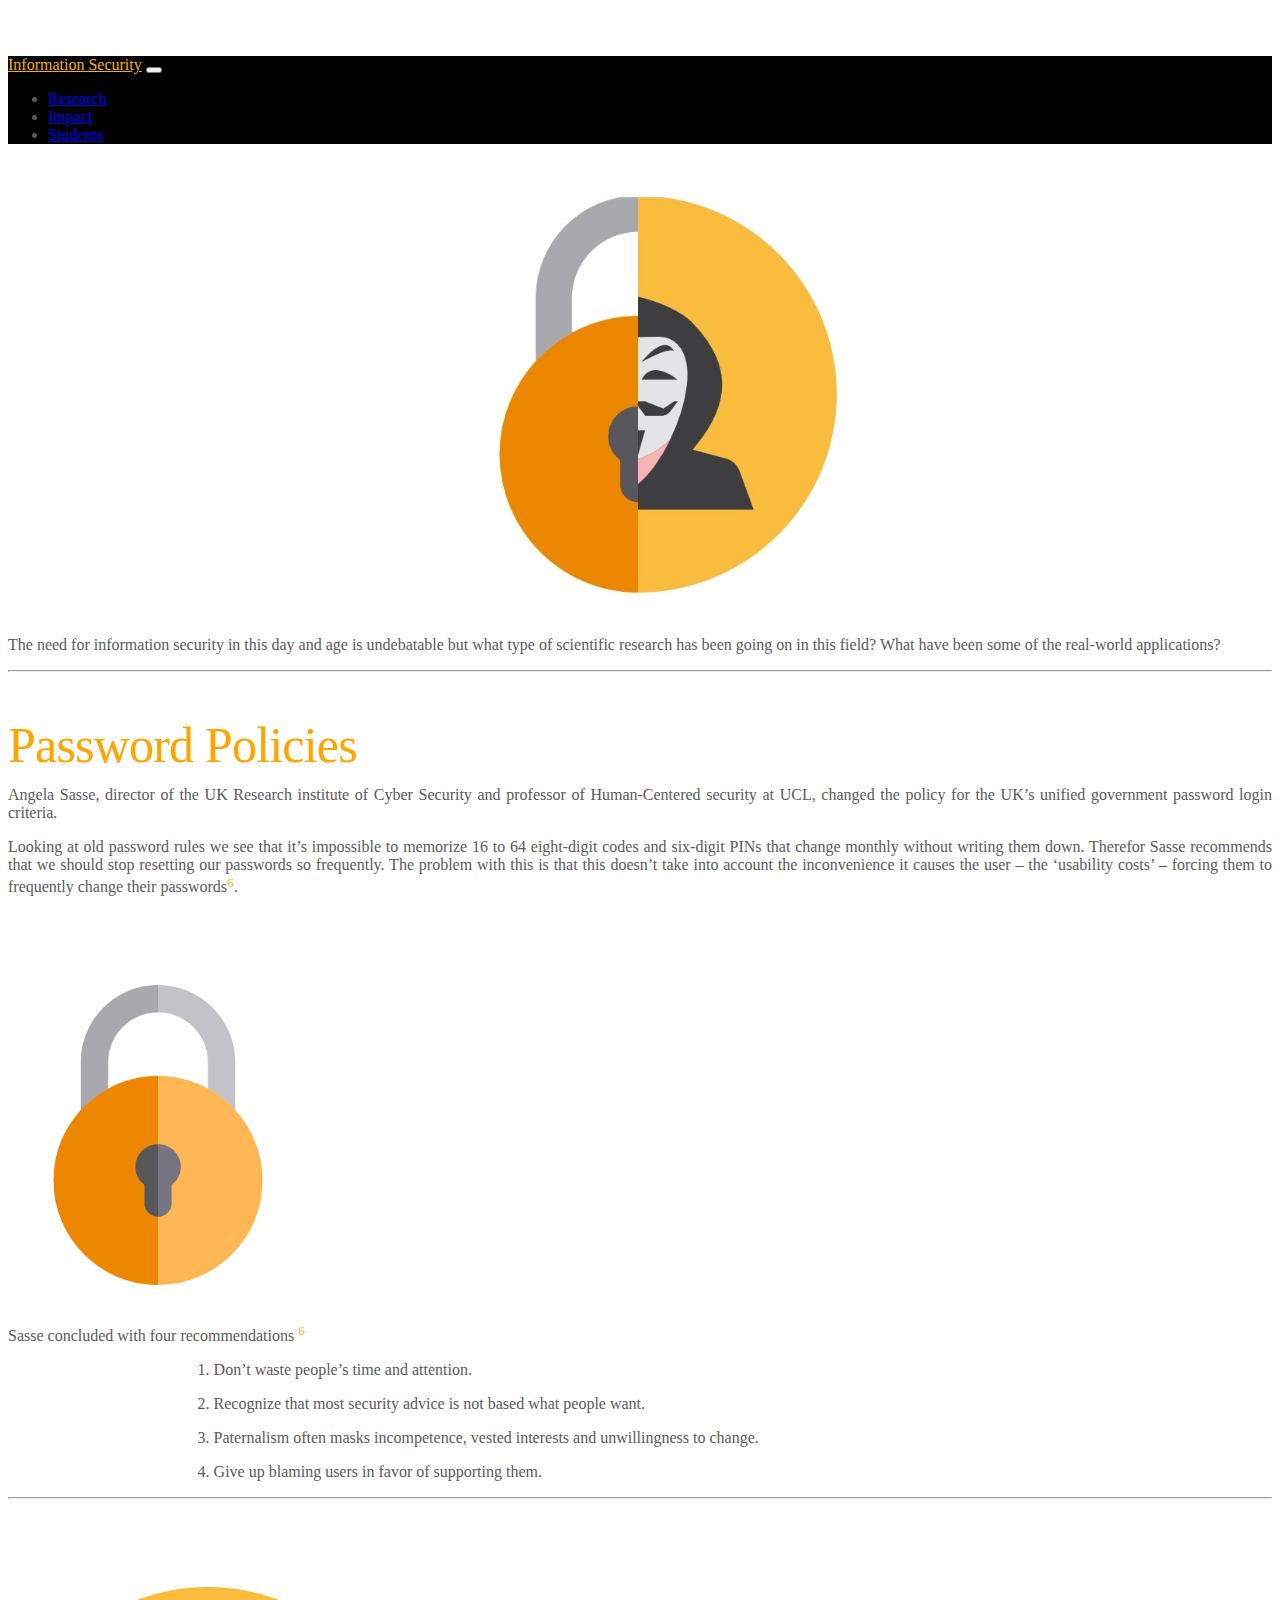
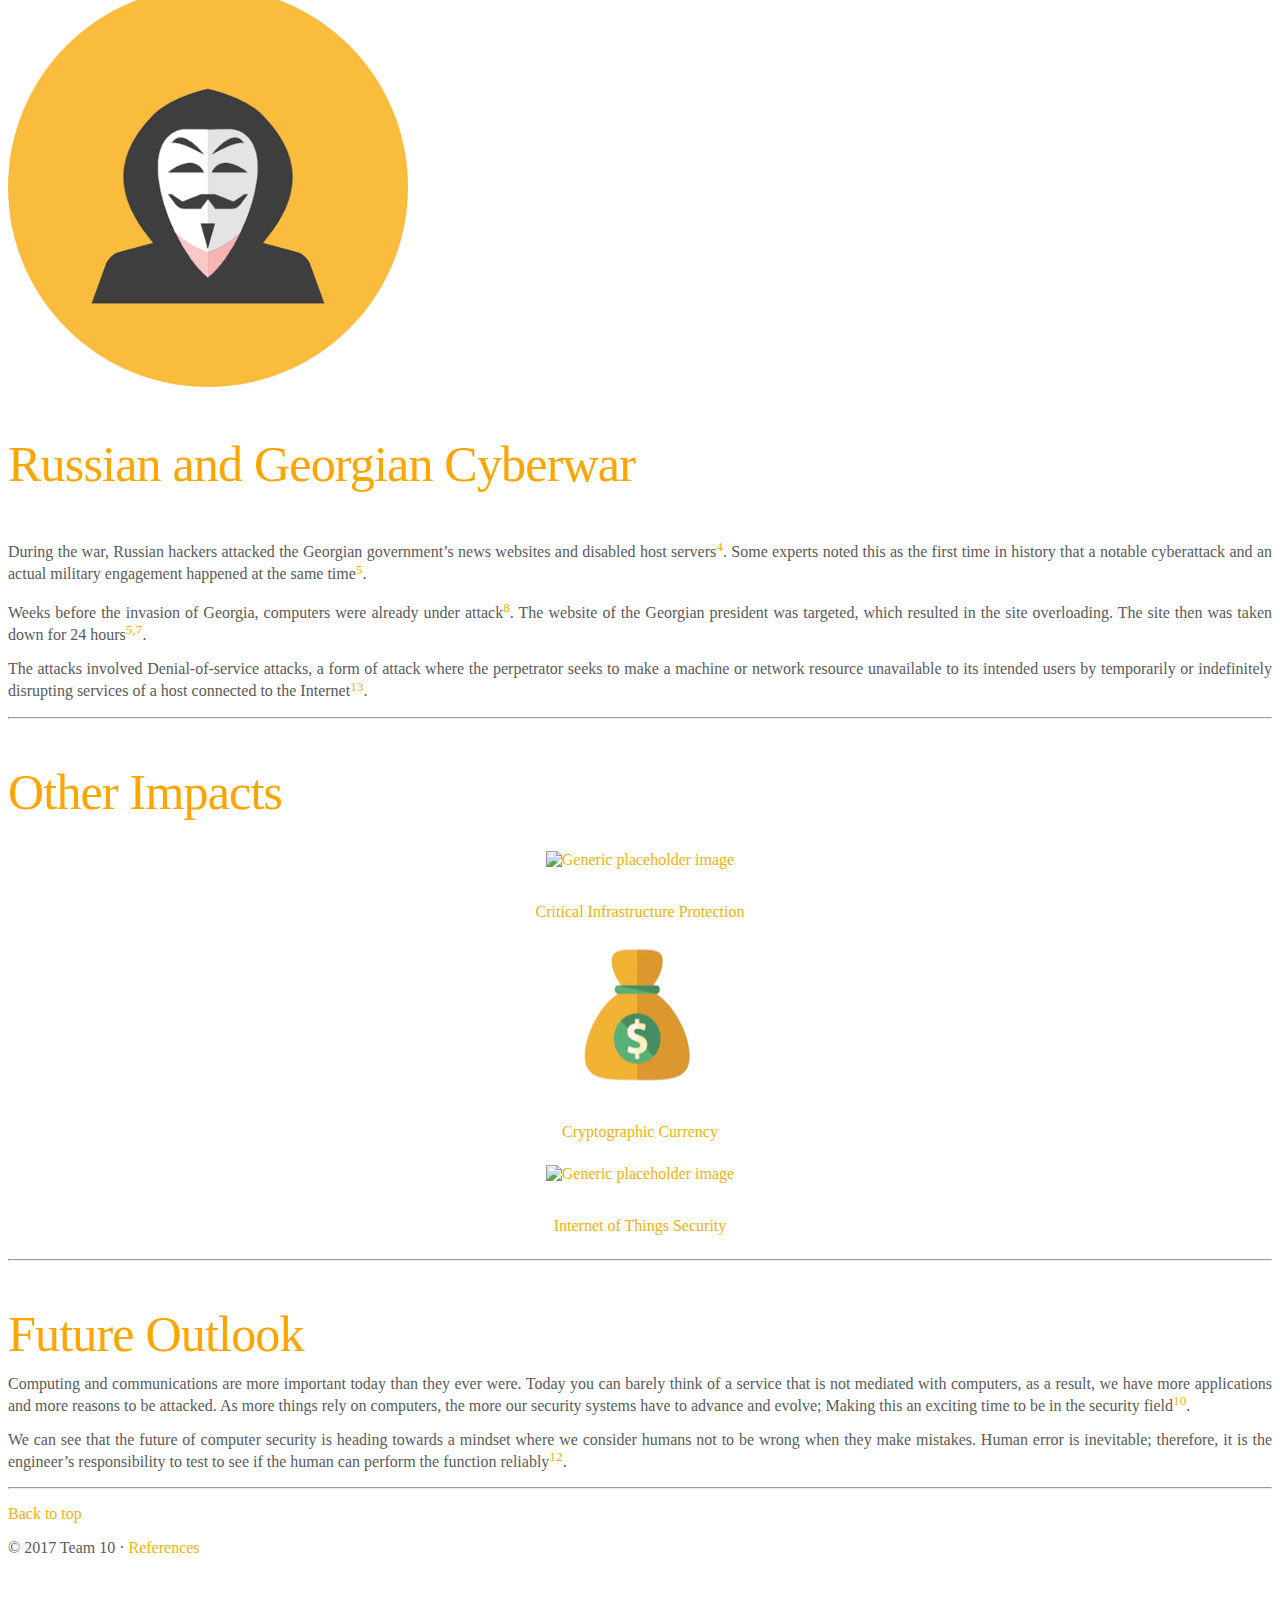
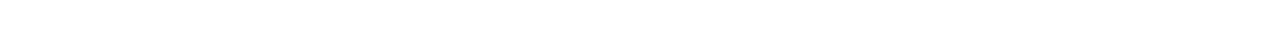
==== commit 8248a289: "Merge branch 'master' of https://github.com/hirurana/ENGS101PWebsite" ====
--- a/impact.html
+++ b/impact.html
@@ -46,7 +46,6 @@
       <!-- Image + Quote on top of the page -->
       <center><img src="image/impact/main_photo.jpg" width="100%"></center>
       <br>
-      <br>
       <p class="lead" align="justify">
         The need for information security in this day and age is undebatable but
         what type of scientific research has been going on in this field? What have
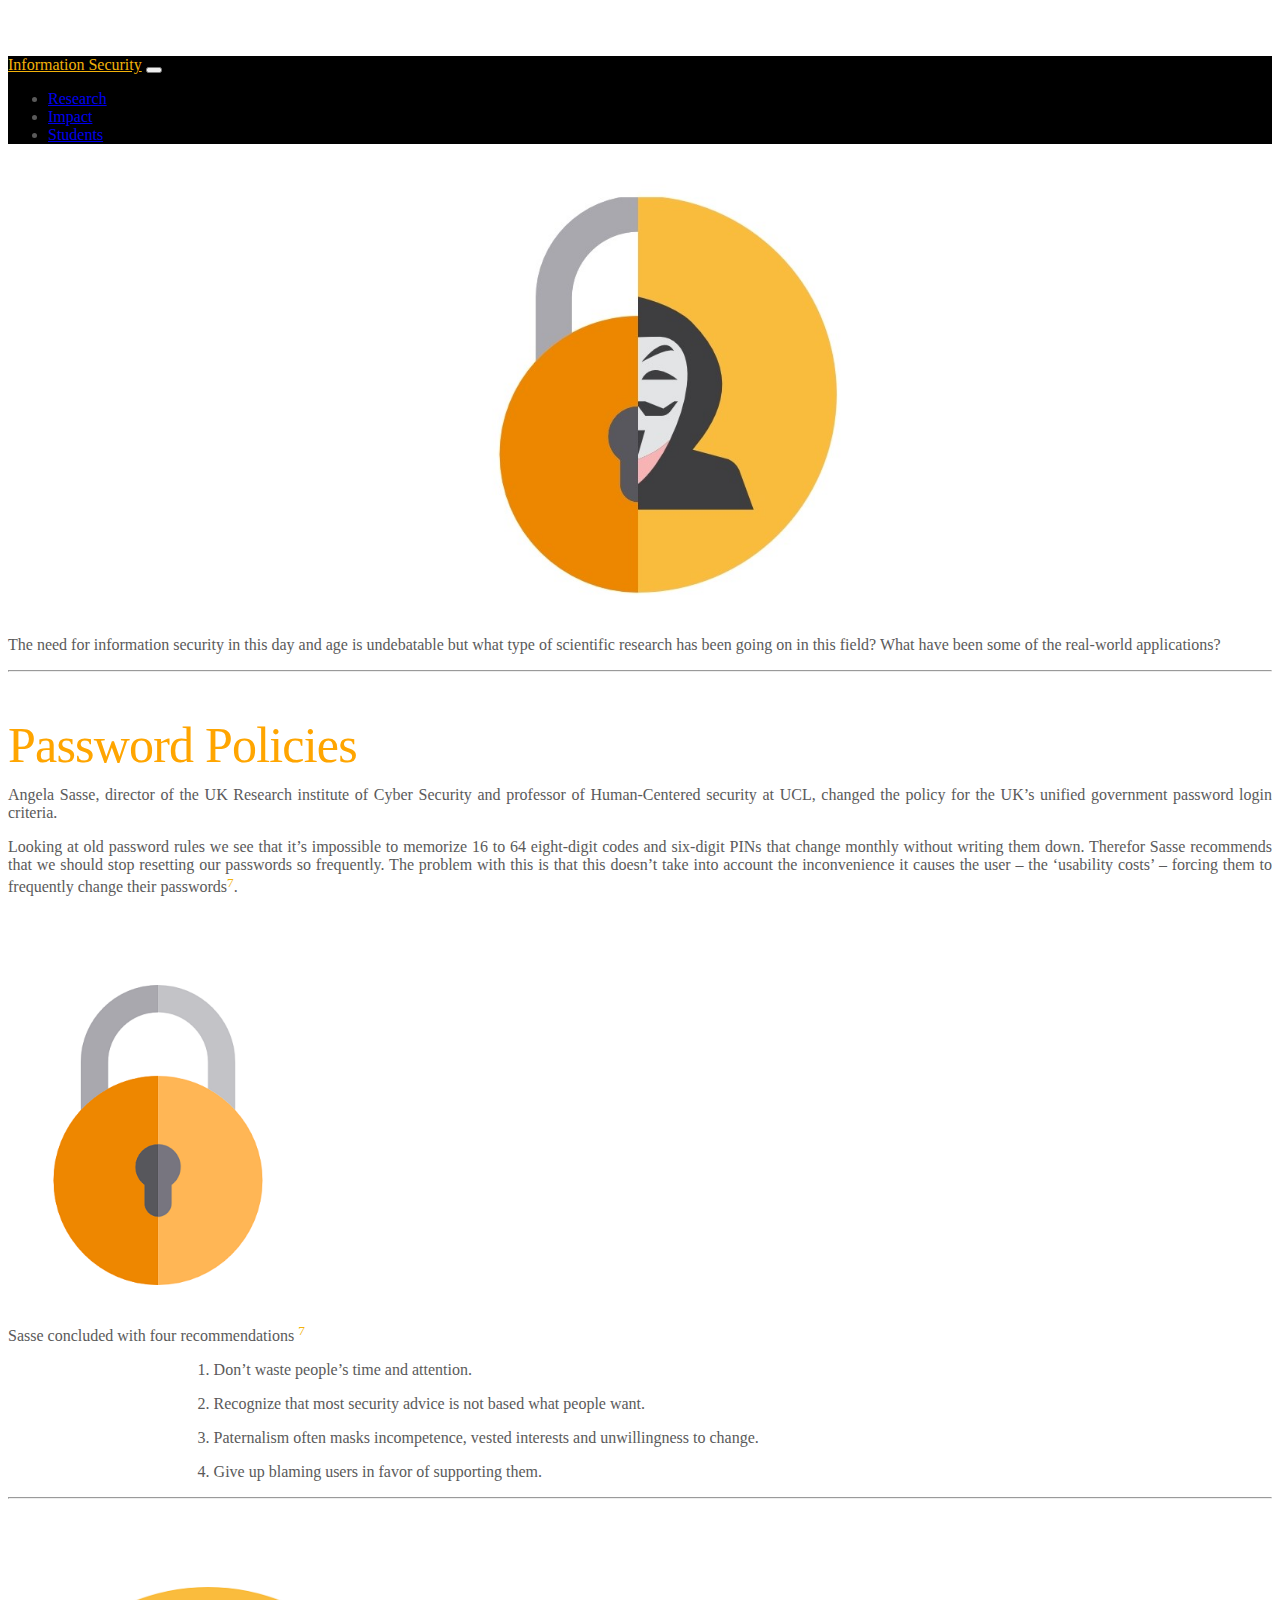
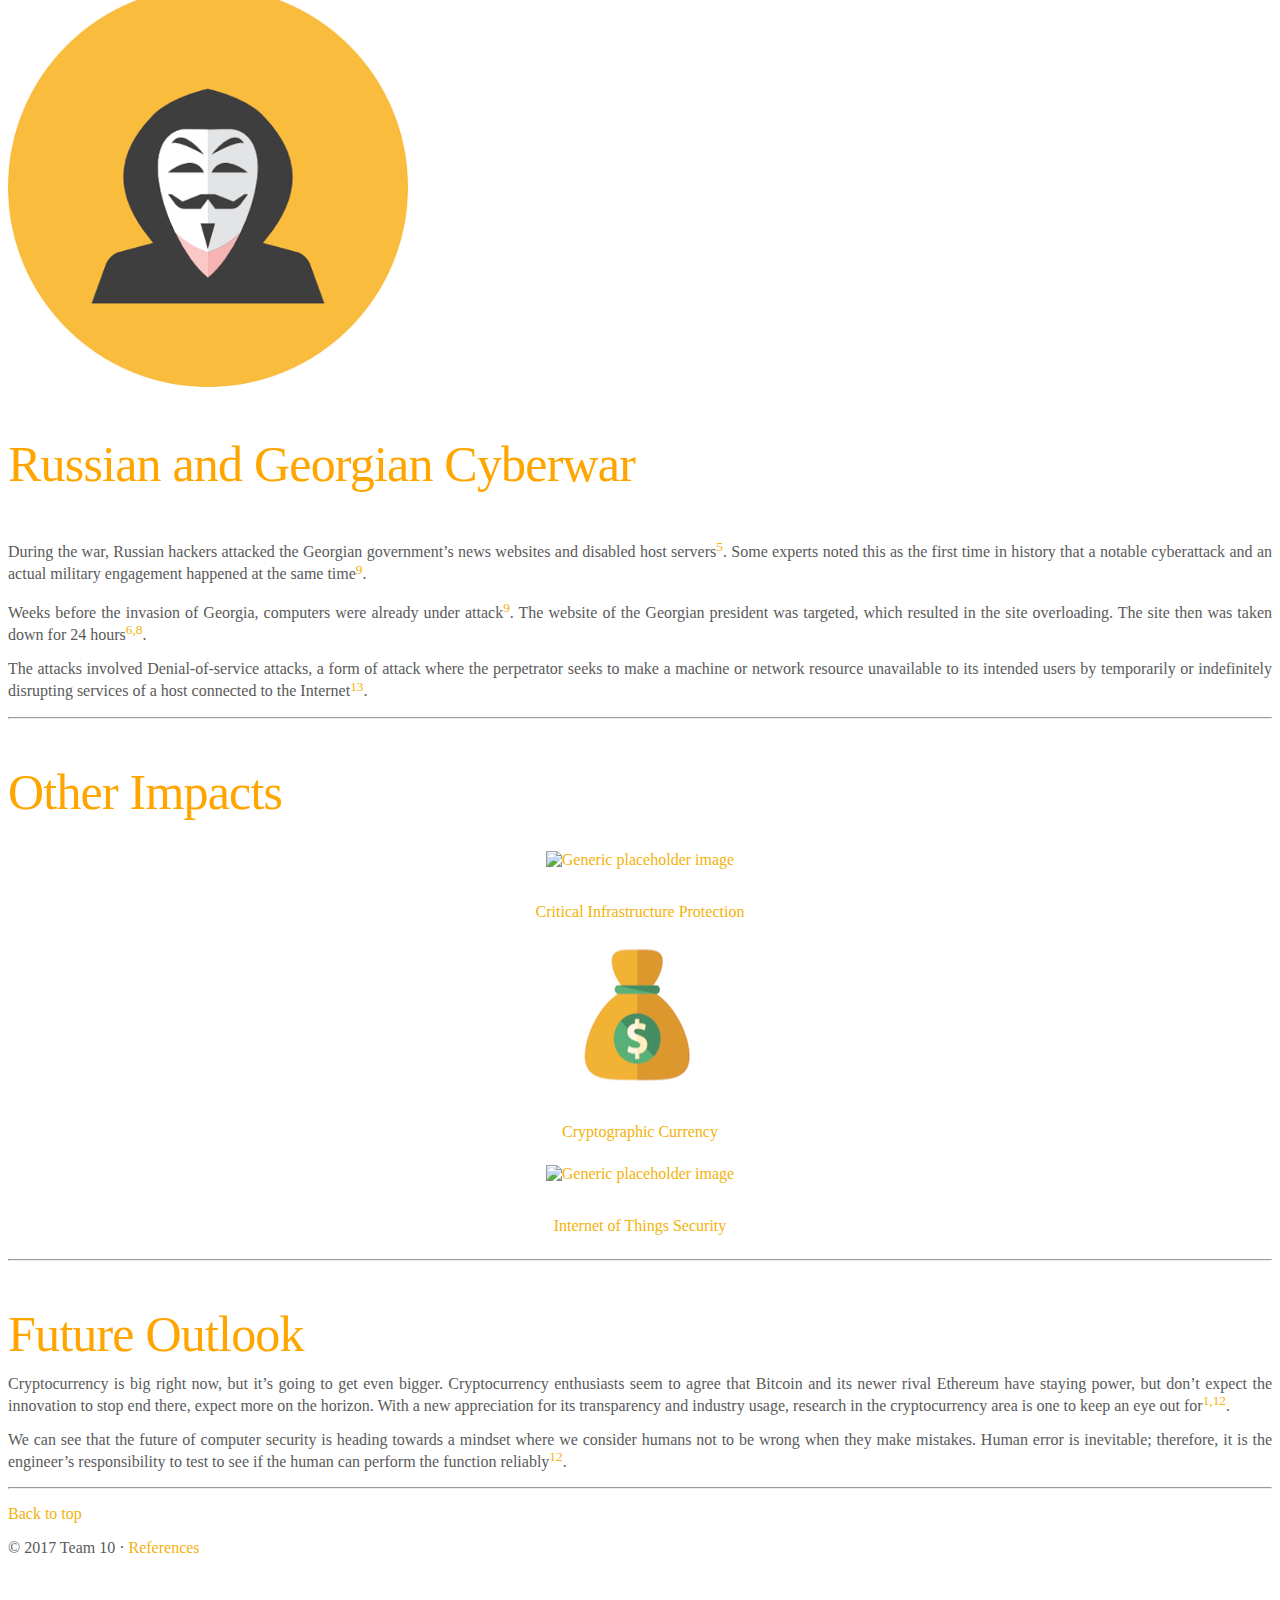
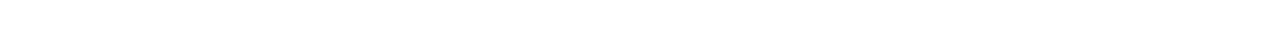
==== commit 6d0f0ba8: "outlook paragraph edit" ====
--- a/impact.html
+++ b/impact.html
@@ -68,7 +68,7 @@
             change monthly without writing them down. Therefor Sasse recommends that
             we should stop resetting our passwords so frequently. The problem with this
             is that this doesn’t take into account the inconvenience it causes the user
-            – the ‘usability costs’ – forcing them to frequently change their passwords<a href = "ref.html" class = "link"><sup>6</sup></a>.
+            – the ‘usability costs’ – forcing them to frequently change their passwords<a href = "ref.html" class = "link"><sup>7</sup></a>.
           </p>
         </div>
         <div class="col-md-2 order-md-2">
@@ -83,7 +83,7 @@
       <div class="row featurette">
         <div class="col-md-8">
           <p class="lead" align="left">Sasse concluded with four recommendations
-            <a href = "ref.html" class = "link"><sup>6</sup>
+            <a href = "ref.html" class = "link"><sup>7</sup>
             </a>
           </p>
           <p class="lead" style="margin-left:15%">1. Don’t waste people’s time and attention.</p>
@@ -109,14 +109,14 @@
           <br>
           <p class="lead" align="justify">
             During the war, Russian hackers attacked the Georgian government’s news websites
-            and disabled host servers<a href = "ref.html" class = "link"><sup>4</sup></a>.
+            and disabled host servers<a href = "ref.html" class = "link"><sup>5</sup></a>.
             Some experts noted this as the first time in history that a notable cyberattack
-            and an actual military engagement happened at the same time<a href = "ref.html" class = "link"><sup>5</sup></a>.
+            and an actual military engagement happened at the same time<a href = "ref.html" class = "link"><sup>9</sup></a>.
           </p>
           <p class="lead" align="justify">Weeks before the invasion of Georgia, computers were
-             already under attack<a href = "ref.html" class = "link"><sup>8</sup></a>. The website
+             already under attack<a href = "ref.html" class = "link"><sup>9</sup></a>. The website
              of the Georgian president was targeted, which resulted in the site overloading.
-             The site then was taken down for 24 hours<a href = "ref.html" class = "link"><sup>5,7</sup></a>.
+             The site then was taken down for 24 hours<a href = "ref.html" class = "link"><sup>6,8</sup></a>.
           </p>
           <p class="lead" align="justify">The attacks involved Denial-of-service attacks, a form
             of attack where the perpetrator seeks to make a machine or network resource unavailable
@@ -172,11 +172,7 @@
       <!-- Content part 3: Future outlook -->
       <div class="row featurette">
           <h2 class="featurette-heading">Future Outlook</h2>
-          <p class="lead" align="justify">Computing and communications are more important today
-            than they ever were. Today you can barely think of a service that is not mediated
-            with computers, as a result, we have more applications and more reasons to be attacked.
-            As more things rely on computers, the more our security systems have to advance and
-            evolve; Making this an exciting time to be in the security field<a href = "ref.html" class = "link"><sup>10</sup></a>.
+          <p class="lead" align="justify">Cryptocurrency is big right now, but it’s going to get even bigger. Cryptocurrency enthusiasts seem to agree that Bitcoin and its newer rival Ethereum have staying power, but don’t expect the innovation to stop end there, expect more on the horizon. With a new appreciation for its transparency and industry usage, research in the cryptocurrency area is one to keep an eye out for<a href = "ref.html" class = "link"><sup>1,12</sup></a>.
           </p>
           <p class="lead" align="justify">We can see that the future of computer security is
             heading towards a mindset where we consider humans not to be wrong when they make
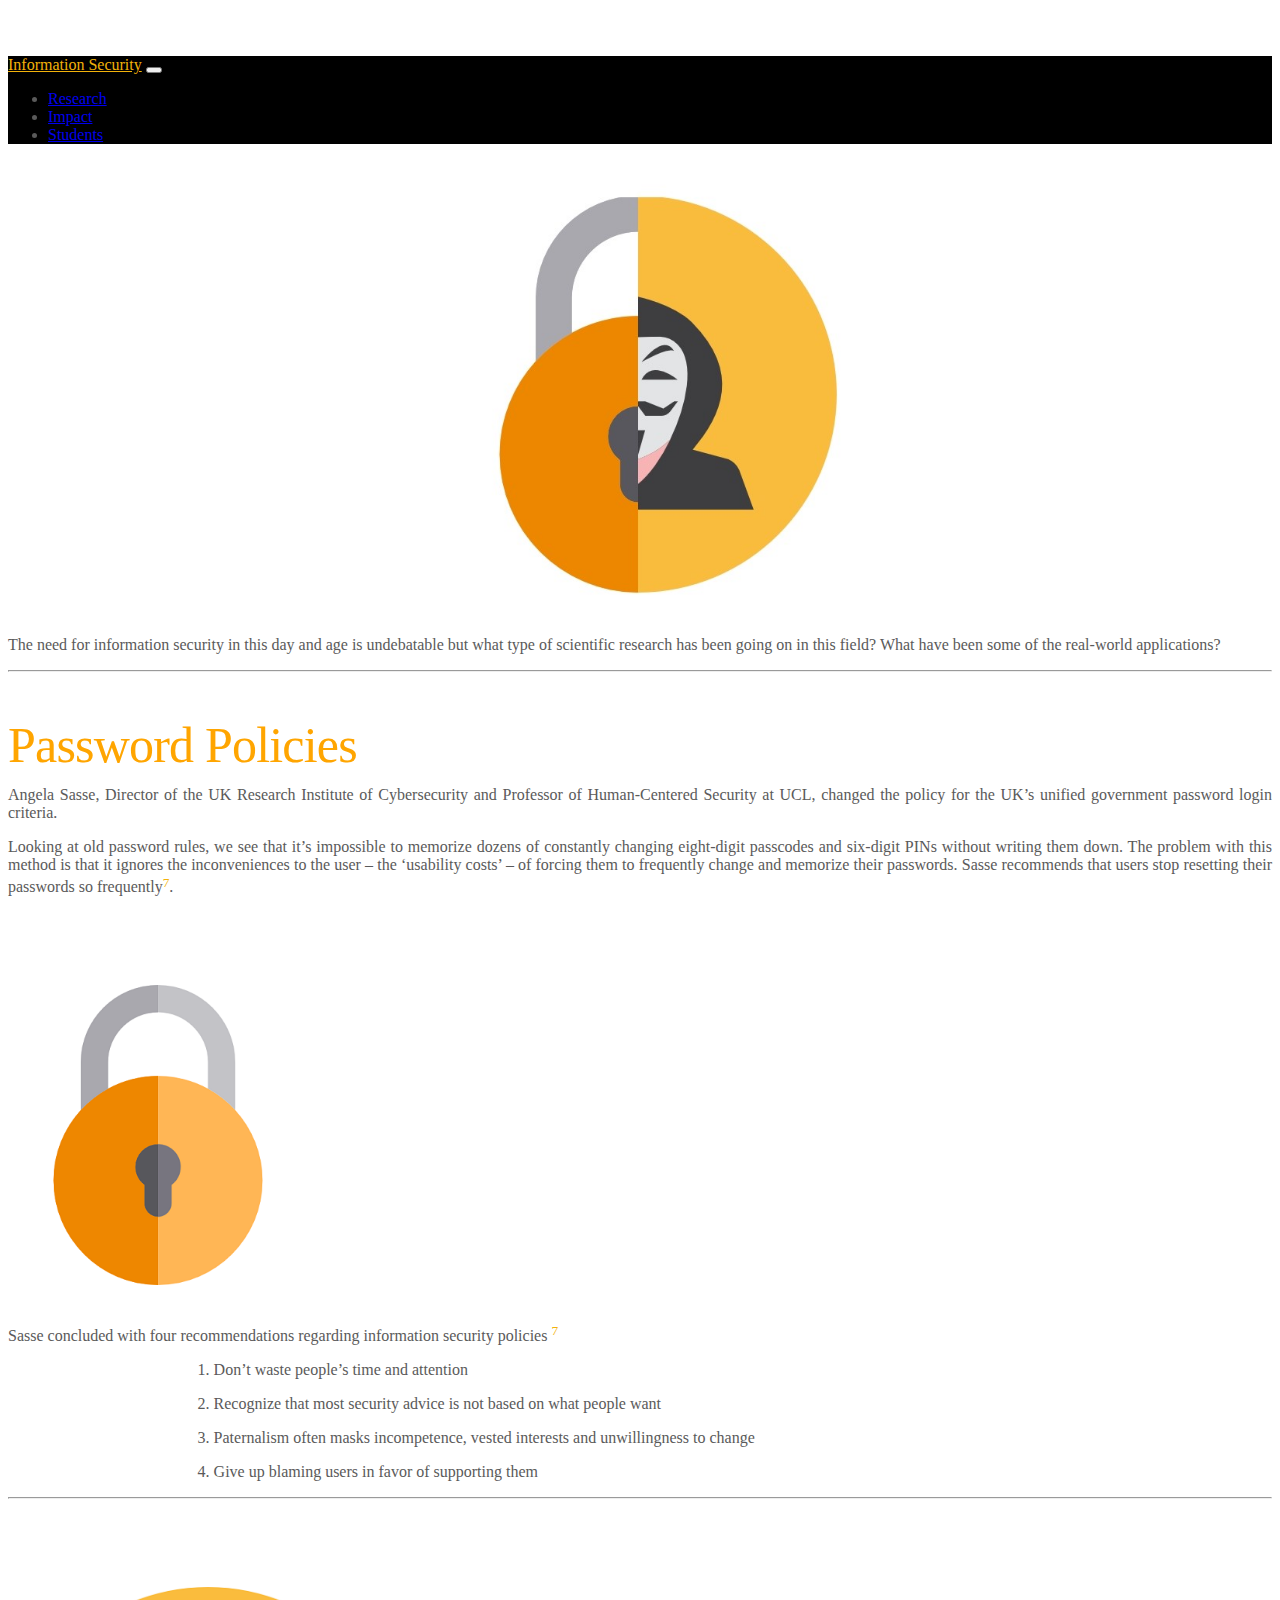
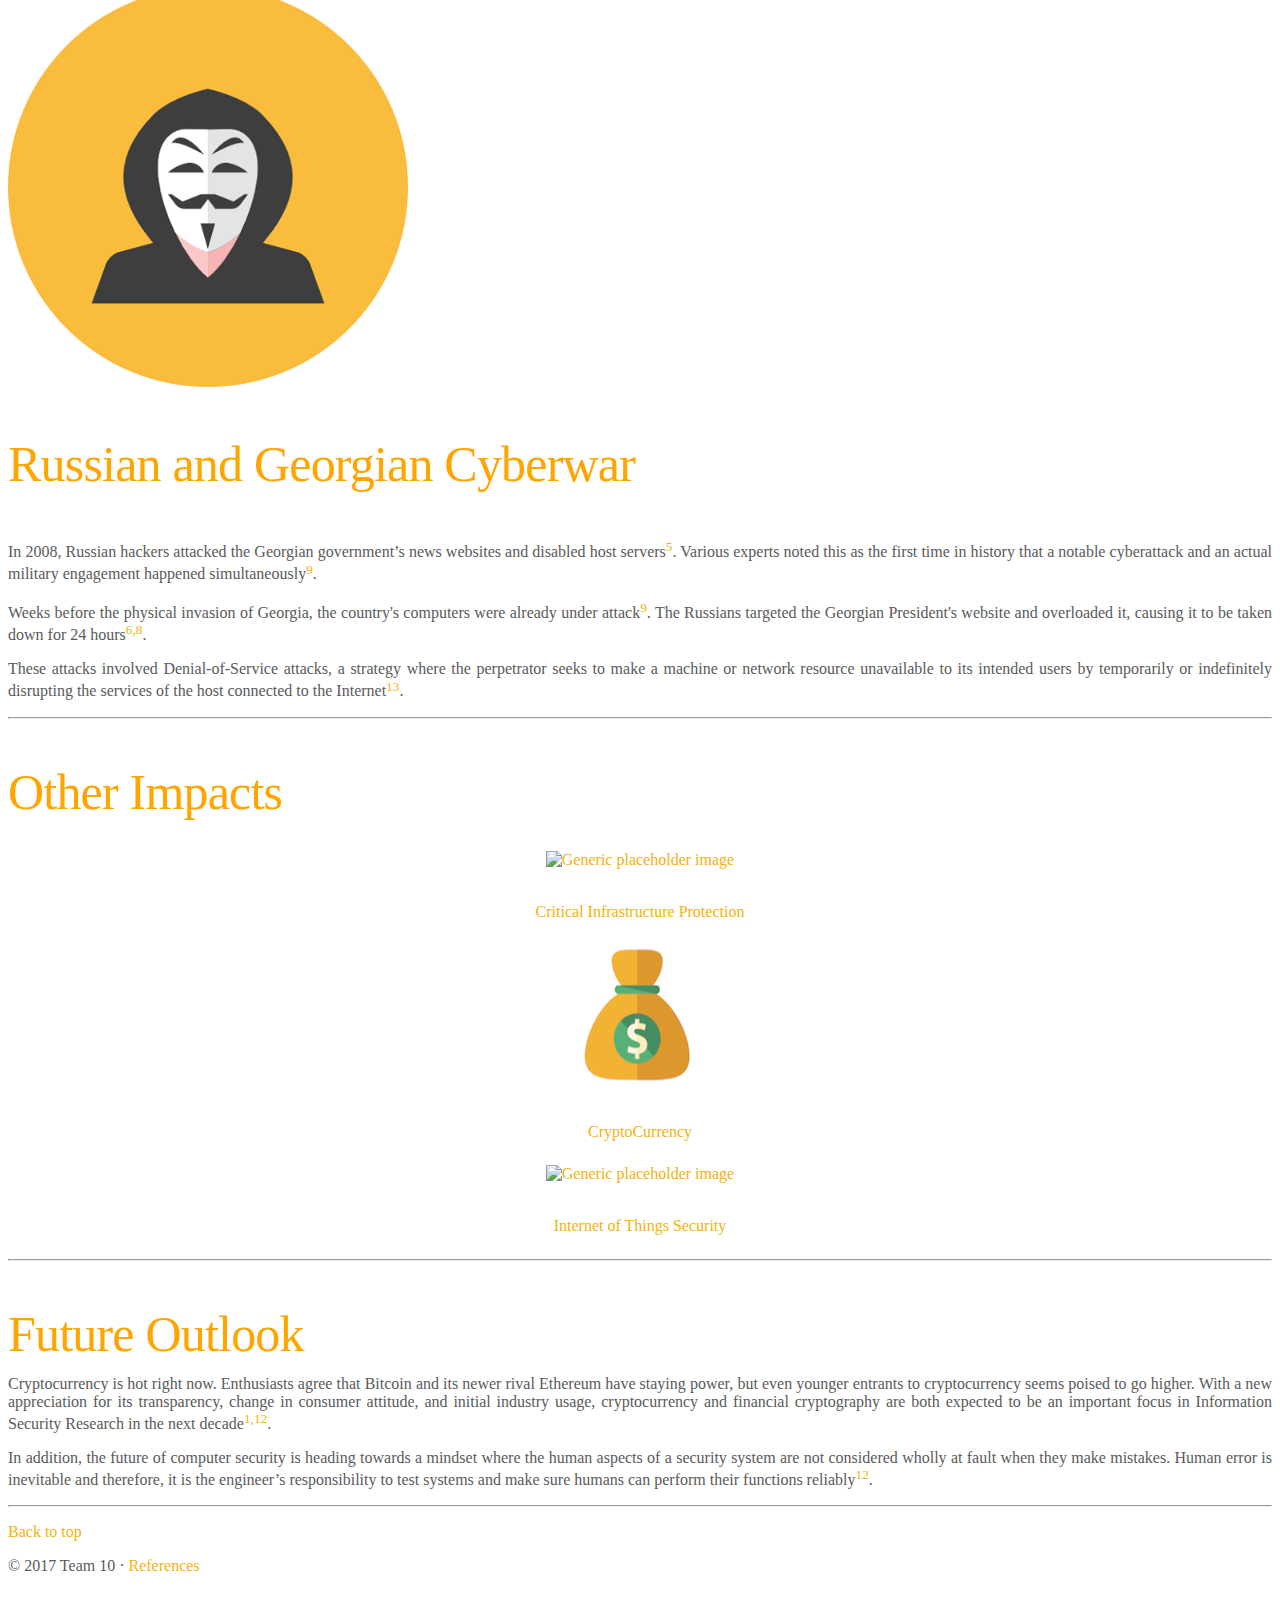
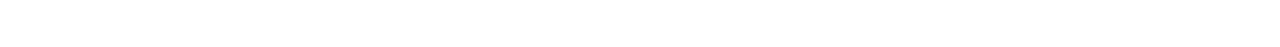
==== commit f43682db: "final touches: fixed typos, reworded stuff on impact, redid some image citations, (badly) centered t" ====
--- a/impact.html
+++ b/impact.html
@@ -7,7 +7,7 @@
     <meta name="author" content="">
     <link rel="icon" href="https://www.ucl.ac.uk/favicon.ico">
 
-    <title>Information Security</title>
+    <title>Impact</title>
 
     <!-- Loading styles CSS -->
     <link href="Carousel_fichiers/bootstrap.css" rel="stylesheet">
@@ -59,16 +59,16 @@
       <div class="row featurette">
         <div class="col-md-8 order-md-1">
           <h2 class="featurette-heading">Password Policies</h2>
-          <p class="lead" align="justify">Angela Sasse, director of the UK Research institute
-           of Cyber Security and professor of Human-Centered security at UCL, changed the policy
+          <p class="lead" align="justify">Angela Sasse, Director of the UK Research Institute
+           of Cybersecurity and Professor of Human-Centered Security at UCL, changed the policy
            for the UK’s unified government password login criteria.
          </p>
-          <p class="lead" align="justify">Looking at old password rules we see that it’s
-            impossible to memorize 16 to 64 eight-digit codes and six-digit PINs that
-            change monthly without writing them down. Therefor Sasse recommends that
-            we should stop resetting our passwords so frequently. The problem with this
-            is that this doesn’t take into account the inconvenience it causes the user
-            – the ‘usability costs’ – forcing them to frequently change their passwords<a href = "ref.html" class = "link"><sup>7</sup></a>.
+          <p class="lead" align="justify">Looking at old password rules, we see that it’s
+            impossible to memorize dozens of constantly changing eight-digit passcodes and
+            six-digit PINs without writing them down. The problem with this method is that
+            it ignores the inconveniences to the user – the ‘usability costs’ – of forcing
+            them to frequently change and memorize their passwords. Sasse recommends that
+            users stop resetting their passwords so frequently<a href = "ref.html" class = "link"><sup>7</sup></a>.
           </p>
         </div>
         <div class="col-md-2 order-md-2">
@@ -82,14 +82,14 @@
       <br>
       <div class="row featurette">
         <div class="col-md-8">
-          <p class="lead" align="left">Sasse concluded with four recommendations
+          <p class="lead" align="left">Sasse concluded with four recommendations regarding information security policies
             <a href = "ref.html" class = "link"><sup>7</sup>
             </a>
           </p>
-          <p class="lead" style="margin-left:15%">1. Don’t waste people’s time and attention.</p>
-          <p class="lead" style="margin-left:15%">2. Recognize that most security advice is not based what people want.</p>
-          <p class="lead" style="margin-left:15%">3. Paternalism often masks incompetence, vested interests and unwillingness to change.</p>
-          <p class="lead" style="margin-left:15%">4. Give up blaming users in favor of supporting them.</p>
+          <p class="lead" style="margin-left:15%">1. Don’t waste people’s time and attention</p>
+          <p class="lead" style="margin-left:15%">2. Recognize that most security advice is not based on what people want</p>
+          <p class="lead" style="margin-left:15%">3. Paternalism often masks incompetence, vested interests and unwillingness to change</p>
+          <p class="lead" style="margin-left:15%">4. Give up blaming users in favor of supporting them</p>
         </div>
       </div> <!-- /.Content part 1 -->
 
@@ -108,19 +108,19 @@
           <h2 class="featurette-heading">Russian and Georgian Cyberwar</h2>
           <br>
           <p class="lead" align="justify">
-            During the war, Russian hackers attacked the Georgian government’s news websites
+            In 2008, Russian hackers attacked the Georgian government’s news websites
             and disabled host servers<a href = "ref.html" class = "link"><sup>5</sup></a>.
-            Some experts noted this as the first time in history that a notable cyberattack
-            and an actual military engagement happened at the same time<a href = "ref.html" class = "link"><sup>9</sup></a>.
-          </p>
-          <p class="lead" align="justify">Weeks before the invasion of Georgia, computers were
-             already under attack<a href = "ref.html" class = "link"><sup>9</sup></a>. The website
-             of the Georgian president was targeted, which resulted in the site overloading.
-             The site then was taken down for 24 hours<a href = "ref.html" class = "link"><sup>6,8</sup></a>.
-          </p>
-          <p class="lead" align="justify">The attacks involved Denial-of-service attacks, a form
-            of attack where the perpetrator seeks to make a machine or network resource unavailable
-            to its intended users by temporarily or indefinitely disrupting services of a host
+            Various experts noted this as the first time in history that a notable cyberattack
+            and an actual military engagement happened simultaneously<a href = "ref.html" class = "link"><sup>9</sup></a>.
+          </p>
+          <p class="lead" align="justify">Weeks before the physical invasion of Georgia, the country's
+            computers were already under attack<a href = "ref.html" class = "link"><sup>9</sup></a>.
+            The Russians targeted the Georgian President's website and overloaded it, causing it to be
+            taken down for 24 hours<a href = "ref.html" class = "link"><sup>6,8</sup></a>.
+          </p>
+          <p class="lead" align="justify">These attacks involved Denial-of-Service attacks, a strategy
+            where the perpetrator seeks to make a machine or network resource unavailable
+            to its intended users by temporarily or indefinitely disrupting the services of the host
             connected to the Internet<a href = "ref.html" class = "link"><sup>13</sup></a>.
           </p>
         </div>
@@ -153,7 +153,8 @@
           <p align = "center">
             <!-- Source<a href = "ref.html" class = "link"><sup>9</sup></a> -->
             <a class="link" href="http://www.telegraph.co.uk/technology/0/cryptocurrency/">
-          Cryptographic Currency</a>
+              CryptoCurrency
+            </a>
         </div>
         <div class="col-lg-4">
           <a class="link" href="https://www.forbes.com/sites/gilpress/2017/03/20/6-hot-internet-of-things-iot-security-technologies/#3179a4801b49"><img class="rounded-circle" src="image/impact/Interet_of_things.png" alt="Generic placeholder image" width="140" height="140"></a>
@@ -163,7 +164,8 @@
           <p align = "center">
             <!-- Source<a href = "ref.html" class = "link"><sup>3</sup></a> -->
             <a class="link" href="https://www.forbes.com/sites/gilpress/2017/03/20/6-hot-internet-of-things-iot-security-technologies/#3179a4801b49">
-          Internet of Things Security</a>
+              Internet of Things Security
+            </a>
         </div>
       </div> <!-- /.Links for other impacts -->
 
@@ -172,12 +174,15 @@
       <!-- Content part 3: Future outlook -->
       <div class="row featurette">
           <h2 class="featurette-heading">Future Outlook</h2>
-          <p class="lead" align="justify">Cryptocurrency is big right now, but it’s going to get even bigger. Cryptocurrency enthusiasts seem to agree that Bitcoin and its newer rival Ethereum have staying power, but don’t expect the innovation to stop end there, expect more on the horizon. With a new appreciation for its transparency and industry usage, research in the cryptocurrency area is one to keep an eye out for<a href = "ref.html" class = "link"><sup>1,12</sup></a>.
-          </p>
-          <p class="lead" align="justify">We can see that the future of computer security is
-            heading towards a mindset where we consider humans not to be wrong when they make
-            mistakes. Human error is inevitable; therefore, it is the engineer’s responsibility
-            to test to see if the human can perform the function reliably<a href = "ref.html" class = "link"><sup>12</sup></a>.
+          <p class="lead" align="justify">Cryptocurrency is hot right now. Enthusiasts agree that Bitcoin
+            and its newer rival Ethereum have staying power, but even younger entrants to cryptocurrency seems poised to go higher.
+            With a new appreciation for its transparency, change in consumer attitude, and initial industry usage, cryptocurrency
+            and financial cryptography are both expected to be an important focus in Information Security Research in the next decade<a href = "ref.html" class = "link"><sup>1,12</sup></a>.
+          </p>
+          <p class="lead" align="justify">In addition, the future of computer security is
+            heading towards a mindset where the human aspects of a security system are not considered wholly at fault
+            when they make mistakes. Human error is inevitable and therefore, it is the engineer’s responsibility
+            to test systems and make sure humans can perform their functions reliably<a href = "ref.html" class = "link"><sup>12</sup></a>.
           </p>
       </div> <!-- /.Content part 3 -->
 
